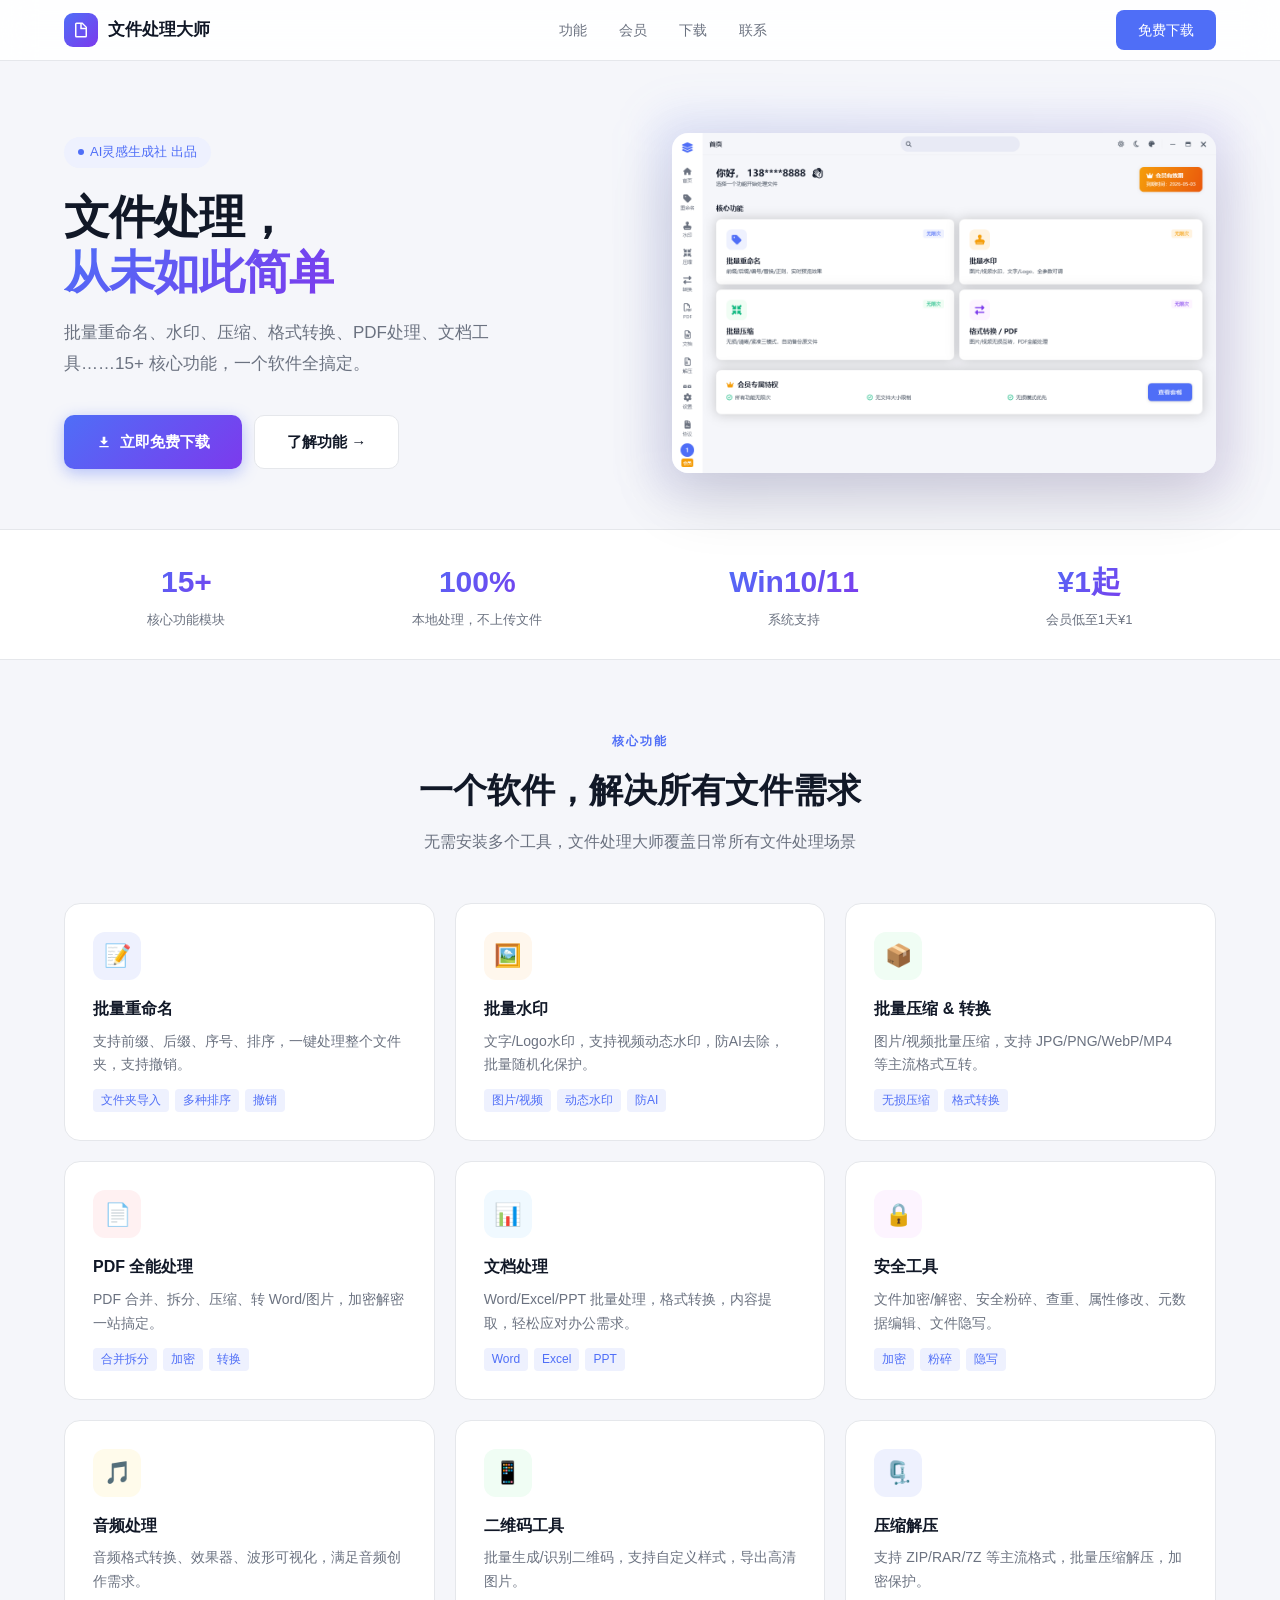
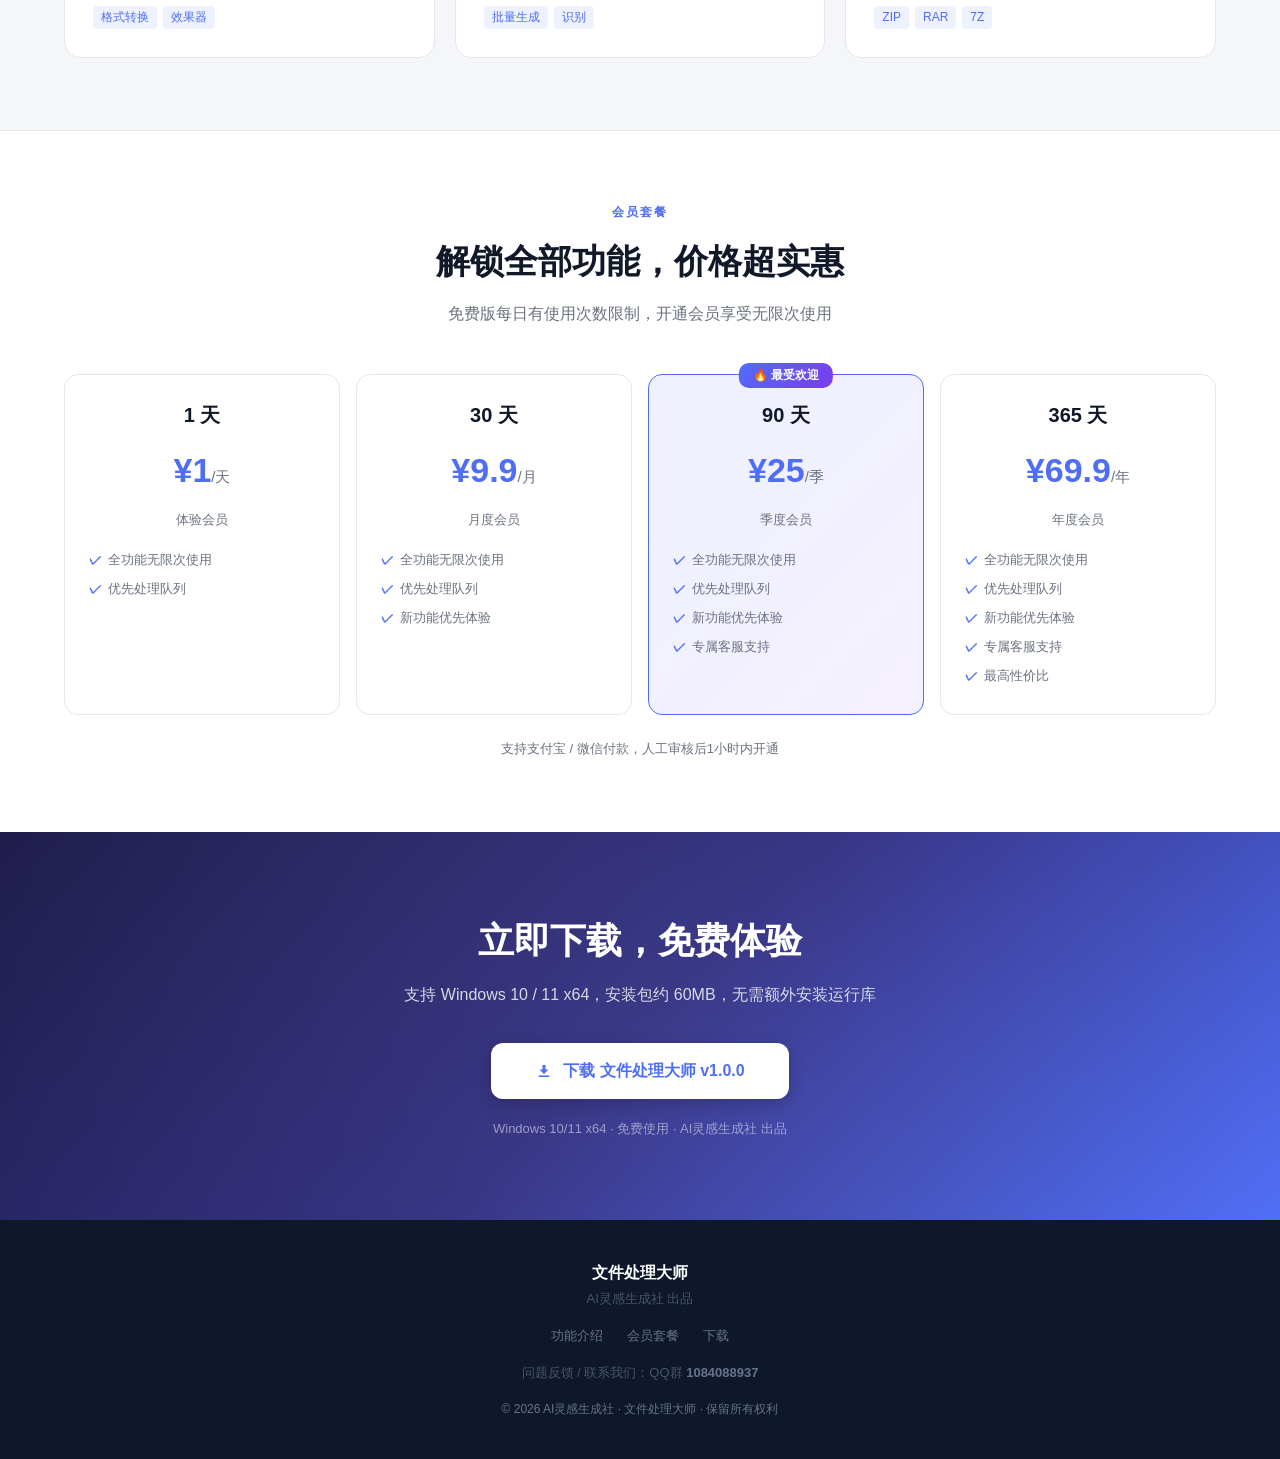
==== index.html @ 7506c41c "Add files via upload" ====
<!DOCTYPE html>
<html lang="zh-CN">
<head>
<meta charset="UTF-8"/>
<meta name="viewport" content="width=device-width, initial-scale=1.0"/>
<title>文件处理大师 - AI灵感生成社</title>
<style>
*{margin:0;padding:0;box-sizing:border-box}
:root{
  --primary:#4F6EF7;
  --primary-light:#EEF1FE;
  --text:#111827;
  --text2:#6B7280;
  --border:#E5E7EB;
  --card:#fff;
  --bg:#F5F6FA;
}
body{font-family:"Microsoft YaHei UI","PingFang SC",sans-serif;background:var(--bg);color:var(--text);line-height:1.6;overflow-x:hidden}

/* ── 导航 ── */
nav{position:sticky;top:0;z-index:100;background:rgba(255,255,255,0.9);backdrop-filter:blur(16px);border-bottom:1px solid var(--border)}
.nav-inner{max-width:1200px;margin:0 auto;padding:0 24px;height:60px;display:flex;align-items:center;justify-content:space-between}
.logo{display:flex;align-items:center;gap:10px;font-size:17px;font-weight:700;color:var(--text);text-decoration:none}
.logo-icon{width:34px;height:34px;background:linear-gradient(135deg,#4F6EF7,#7C3AED);border-radius:9px;display:flex;align-items:center;justify-content:center}
.logo-icon svg{width:18px;height:18px;fill:#fff}
.nav-links{display:flex;gap:32px;list-style:none}
.nav-links a{color:var(--text2);text-decoration:none;font-size:14px;transition:color .2s}
.nav-links a:hover{color:var(--primary)}
.nav-btn{background:var(--primary);color:#fff;border:none;padding:9px 22px;border-radius:8px;font-size:14px;cursor:pointer;text-decoration:none;font-family:inherit;transition:opacity .2s}
.nav-btn:hover{opacity:.88}

/* ── Hero ── */
.hero{max-width:1200px;margin:0 auto;padding:72px 24px 56px;display:flex;align-items:center;gap:64px}
.hero-text{flex:1;min-width:0}
.hero-badge{display:inline-flex;align-items:center;gap:6px;background:var(--primary-light);color:var(--primary);font-size:13px;padding:5px 14px;border-radius:20px;margin-bottom:22px;font-weight:500}
.hero-badge span{width:6px;height:6px;background:var(--primary);border-radius:50%;display:inline-block;animation:pulse 2s infinite}
@keyframes pulse{0%,100%{opacity:1}50%{opacity:.4}}
h1{font-size:46px;font-weight:800;line-height:1.2;margin-bottom:18px;letter-spacing:-1px}
h1 em{color:var(--primary);font-style:normal;background:linear-gradient(135deg,#4F6EF7,#7C3AED);-webkit-background-clip:text;-webkit-text-fill-color:transparent}
.hero-sub{font-size:17px;color:var(--text2);margin-bottom:36px;max-width:460px;line-height:1.8}
.hero-btns{display:flex;gap:12px;flex-wrap:wrap}
.btn-primary{background:linear-gradient(135deg,#4F6EF7,#7C3AED);color:#fff;padding:14px 32px;border-radius:10px;font-size:15px;font-weight:600;text-decoration:none;display:inline-flex;align-items:center;gap:8px;transition:transform .2s,box-shadow .2s;box-shadow:0 4px 16px rgba(79,110,247,.4)}
.btn-primary:hover{transform:translateY(-2px);box-shadow:0 8px 24px rgba(79,110,247,.5)}
.btn-secondary{background:#fff;color:var(--text);padding:14px 32px;border-radius:10px;font-size:15px;font-weight:600;text-decoration:none;border:1.5px solid var(--border);display:inline-flex;align-items:center;gap:8px;transition:border-color .2s,color .2s}
.btn-secondary:hover{border-color:var(--primary);color:var(--primary)}
.hero-img{flex:1;max-width:560px;position:relative}
.hero-img img{width:100%;border-radius:16px;box-shadow:0 24px 64px rgba(0,0,0,.14);display:block}
.hero-img::before{content:'';position:absolute;inset:-20px;background:linear-gradient(135deg,rgba(79,110,247,.12),rgba(124,58,237,.08));border-radius:24px;z-index:-1;filter:blur(20px)}

/* ── 统计 ── */
.stats{background:#fff;border-top:1px solid var(--border);border-bottom:1px solid var(--border)}
.stats-inner{max-width:1200px;margin:0 auto;padding:28px 24px;display:flex;justify-content:space-around;flex-wrap:wrap;gap:20px}
.stat{text-align:center}
.stat-num{font-size:30px;font-weight:800;background:linear-gradient(135deg,#4F6EF7,#7C3AED);-webkit-background-clip:text;-webkit-text-fill-color:transparent}
.stat-label{font-size:13px;color:var(--text2);margin-top:4px}

/* ── 功能区 ── */
.section{max-width:1200px;margin:0 auto;padding:72px 24px}
.section-header{text-align:center;margin-bottom:48px}
.section-tag{font-size:12px;color:var(--primary);font-weight:700;letter-spacing:2px;text-transform:uppercase;margin-bottom:12px}
.section-title{font-size:34px;font-weight:800;margin-bottom:12px}
.section-desc{font-size:16px;color:var(--text2);max-width:520px;margin:0 auto}

.features-grid{display:grid;grid-template-columns:repeat(3,1fr);gap:20px}
.feature-card{background:var(--card);border:1px solid var(--border);border-radius:16px;padding:28px;transition:transform .2s,box-shadow .2s,border-color .2s}
.feature-card:hover{transform:translateY(-4px);box-shadow:0 12px 32px rgba(0,0,0,.08);border-color:rgba(79,110,247,.3)}
.feature-icon{width:48px;height:48px;border-radius:12px;display:flex;align-items:center;justify-content:center;margin-bottom:16px;font-size:22px}
.feature-title{font-size:16px;font-weight:700;margin-bottom:8px}
.feature-desc{font-size:14px;color:var(--text2);line-height:1.7}
.feature-tags{display:flex;flex-wrap:wrap;gap:6px;margin-top:12px}
.tag{font-size:12px;background:var(--primary-light);color:var(--primary);padding:2px 8px;border-radius:4px}

/* ── 会员区 ── */
.pricing{background:#fff;border-top:1px solid var(--border)}
.pricing-grid{display:grid;grid-template-columns:repeat(4,1fr);gap:16px}
.plan{border:1.5px solid var(--border);border-radius:14px;padding:24px;text-align:center;transition:border-color .2s,transform .2s,box-shadow .2s;position:relative}
.plan:hover{border-color:var(--primary);transform:translateY(-3px);box-shadow:0 8px 24px rgba(79,110,247,.12)}
.plan.hot{border-color:var(--primary);background:linear-gradient(135deg,#EEF1FE,#F5F0FF)}
.plan-hot-badge{position:absolute;top:-12px;left:50%;transform:translateX(-50%);background:linear-gradient(135deg,#4F6EF7,#7C3AED);color:#fff;font-size:12px;padding:3px 14px;border-radius:10px;white-space:nowrap;font-weight:600}
.plan-days{font-size:20px;font-weight:800;margin-bottom:4px}
.plan-price{font-size:34px;font-weight:800;color:var(--primary);margin:12px 0}
.plan-price span{font-size:15px;font-weight:400;color:var(--text2)}
.plan-desc{font-size:13px;color:var(--text2);margin-bottom:16px}
.plan-features{list-style:none;text-align:left;font-size:13px;color:var(--text2)}
.plan-features li{padding:4px 0;display:flex;align-items:center;gap:6px}
.plan-features li::before{content:"✓";color:var(--primary);font-weight:700}

/* ── 下载区 ── */
.download{background:linear-gradient(135deg,#1E1B4B 0%,#312E81 50%,#4F6EF7 100%);color:#fff;text-align:center;padding:80px 24px;position:relative;overflow:hidden}
.download::before{content:'';position:absolute;top:-50%;left:-50%;width:200%;height:200%;background:radial-gradient(circle,rgba(255,255,255,.05) 0%,transparent 60%);pointer-events:none}
.download h2{font-size:36px;font-weight:800;margin-bottom:12px;position:relative}
.download p{font-size:16px;opacity:.8;margin-bottom:36px;position:relative}
.btn-white{background:#fff;color:var(--primary);padding:15px 44px;border-radius:12px;font-size:16px;font-weight:700;text-decoration:none;display:inline-flex;align-items:center;gap:10px;transition:transform .2s,box-shadow .2s;box-shadow:0 4px 16px rgba(0,0,0,.2);position:relative}
.btn-white:hover{transform:translateY(-2px);box-shadow:0 8px 28px rgba(0,0,0,.3)}
.download-meta{margin-top:20px;font-size:13px;opacity:.5;position:relative}

/* ── 底部 ── */
footer{background:#0F172A;color:#64748B;padding:40px 24px;text-align:center}
.footer-inner{max-width:1200px;margin:0 auto}
.footer-logo{font-size:16px;font-weight:700;color:#fff;margin-bottom:4px}
.footer-links{display:flex;justify-content:center;gap:24px;margin:16px 0;flex-wrap:wrap}
.footer-links a{color:#64748B;text-decoration:none;font-size:13px;transition:color .2s}
.footer-links a:hover{color:#fff}
.footer-copy{font-size:12px;margin-top:16px}

/* ── 响应式 ── */
@media(max-width:900px){
  .hero{flex-direction:column;padding:48px 24px 40px;gap:40px}
  .hero-img{max-width:100%}
  h1{font-size:34px}
  .features-grid{grid-template-columns:repeat(2,1fr)}
  .pricing-grid{grid-template-columns:repeat(2,1fr)}
}
@media(max-width:600px){
  .features-grid{grid-template-columns:1fr}
  .pricing-grid{grid-template-columns:1fr}
  .nav-links{display:none}
  h1{font-size:28px}
}
</style>
</head>
<body>

<!-- 导航 -->
<nav>
  <div class="nav-inner">
    <a href="#" class="logo">
      <div class="logo-icon">
        <svg viewBox="0 0 24 24"><path d="M14 2H6a2 2 0 0 0-2 2v16a2 2 0 0 0 2 2h12a2 2 0 0 0 2-2V8l-6-6zm-1 1.5L18.5 9H13V3.5zM6 20V4h5v7h7v9H6z"/></svg>
      </div>
      文件处理大师
    </a>
    <ul class="nav-links">
      <li><a href="#features">功能</a></li>
      <li><a href="#pricing">会员</a></li>
      <li><a href="#download">下载</a></li>
      <li><a href="#contact">联系</a></li>
    </ul>
    <a href="#download" class="nav-btn">免费下载</a>
  </div>
</nav>

<!-- Hero -->
<div class="hero">
  <div class="hero-text">
    <div class="hero-badge"><span></span> AI灵感生成社 出品</div>
    <h1>文件处理，<br/><em>从未如此简单</em></h1>
    <p class="hero-sub">批量重命名、水印、压缩、格式转换、PDF处理、文档工具……15+ 核心功能，一个软件全搞定。</p>
    <div class="hero-btns">
      <a href="#download" class="btn-primary">
        <svg width="16" height="16" fill="currentColor" viewBox="0 0 24 24"><path d="M12 16l-6-6h4V4h4v6h4l-6 6zm-7 2h14v2H5v-2z"/></svg>
        立即免费下载
      </a>
      <a href="#features" class="btn-secondary">了解功能 →</a>
    </div>
  </div>
  <div class="hero-img">
    <img src="screenshot.png" alt="文件处理大师软件截图"/>
  </div>
</div>

<!-- 统计 -->
<div class="stats">
  <div class="stats-inner">
    <div class="stat"><div class="stat-num">15+</div><div class="stat-label">核心功能模块</div></div>
    <div class="stat"><div class="stat-num">100%</div><div class="stat-label">本地处理，不上传文件</div></div>
    <div class="stat"><div class="stat-num">Win10/11</div><div class="stat-label">系统支持</div></div>
    <div class="stat"><div class="stat-num">¥1起</div><div class="stat-label">会员低至1天¥1</div></div>
  </div>
</div>

<!-- 功能 -->
<div class="section" id="features">
  <div class="section-header">
    <div class="section-tag">核心功能</div>
    <div class="section-title">一个软件，解决所有文件需求</div>
    <div class="section-desc">无需安装多个工具，文件处理大师覆盖日常所有文件处理场景</div>
  </div>
  <div class="features-grid">
    <div class="feature-card">
      <div class="feature-icon" style="background:#EEF1FE">📝</div>
      <div class="feature-title">批量重命名</div>
      <div class="feature-desc">支持前缀、后缀、序号、排序，一键处理整个文件夹，支持撤销。</div>
      <div class="feature-tags"><span class="tag">文件夹导入</span><span class="tag">多种排序</span><span class="tag">撤销</span></div>
    </div>
    <div class="feature-card">
      <div class="feature-icon" style="background:#FFF7ED">🖼️</div>
      <div class="feature-title">批量水印</div>
      <div class="feature-desc">文字/Logo水印，支持视频动态水印，防AI去除，批量随机化保护。</div>
      <div class="feature-tags"><span class="tag">图片/视频</span><span class="tag">动态水印</span><span class="tag">防AI</span></div>
    </div>
    <div class="feature-card">
      <div class="feature-icon" style="background:#F0FDF4">📦</div>
      <div class="feature-title">批量压缩 & 转换</div>
      <div class="feature-desc">图片/视频批量压缩，支持 JPG/PNG/WebP/MP4 等主流格式互转。</div>
      <div class="feature-tags"><span class="tag">无损压缩</span><span class="tag">格式转换</span></div>
    </div>
    <div class="feature-card">
      <div class="feature-icon" style="background:#FFF1F2">📄</div>
      <div class="feature-title">PDF 全能处理</div>
      <div class="feature-desc">PDF 合并、拆分、压缩、转 Word/图片，加密解密一站搞定。</div>
      <div class="feature-tags"><span class="tag">合并拆分</span><span class="tag">加密</span><span class="tag">转换</span></div>
    </div>
    <div class="feature-card">
      <div class="feature-icon" style="background:#F0F9FF">📊</div>
      <div class="feature-title">文档处理</div>
      <div class="feature-desc">Word/Excel/PPT 批量处理，格式转换，内容提取，轻松应对办公需求。</div>
      <div class="feature-tags"><span class="tag">Word</span><span class="tag">Excel</span><span class="tag">PPT</span></div>
    </div>
    <div class="feature-card">
      <div class="feature-icon" style="background:#FDF4FF">🔒</div>
      <div class="feature-title">安全工具</div>
      <div class="feature-desc">文件加密/解密、安全粉碎、查重、属性修改、元数据编辑、文件隐写。</div>
      <div class="feature-tags"><span class="tag">加密</span><span class="tag">粉碎</span><span class="tag">隐写</span></div>
    </div>
    <div class="feature-card">
      <div class="feature-icon" style="background:#FFFBEB">🎵</div>
      <div class="feature-title">音频处理</div>
      <div class="feature-desc">音频格式转换、效果器、波形可视化，满足音频创作需求。</div>
      <div class="feature-tags"><span class="tag">格式转换</span><span class="tag">效果器</span></div>
    </div>
    <div class="feature-card">
      <div class="feature-icon" style="background:#F0FDF4">📱</div>
      <div class="feature-title">二维码工具</div>
      <div class="feature-desc">批量生成/识别二维码，支持自定义样式，导出高清图片。</div>
      <div class="feature-tags"><span class="tag">批量生成</span><span class="tag">识别</span></div>
    </div>
    <div class="feature-card">
      <div class="feature-icon" style="background:#EEF1FE">🗜️</div>
      <div class="feature-title">压缩解压</div>
      <div class="feature-desc">支持 ZIP/RAR/7Z 等主流格式，批量压缩解压，加密保护。</div>
      <div class="feature-tags"><span class="tag">ZIP</span><span class="tag">RAR</span><span class="tag">7Z</span></div>
    </div>
  </div>
</div>

<!-- 会员 -->
<div class="pricing" id="pricing">
  <div class="section">
    <div class="section-header">
      <div class="section-tag">会员套餐</div>
      <div class="section-title">解锁全部功能，价格超实惠</div>
      <div class="section-desc">免费版每日有使用次数限制，开通会员享受无限次使用</div>
    </div>
    <div class="pricing-grid">
      <div class="plan">
        <div class="plan-days">1 天</div>
        <div class="plan-price">¥1<span>/天</span></div>
        <div class="plan-desc">体验会员</div>
        <ul class="plan-features">
          <li>全功能无限次使用</li>
          <li>优先处理队列</li>
        </ul>
      </div>
      <div class="plan">
        <div class="plan-days">30 天</div>
        <div class="plan-price">¥9.9<span>/月</span></div>
        <div class="plan-desc">月度会员</div>
        <ul class="plan-features">
          <li>全功能无限次使用</li>
          <li>优先处理队列</li>
          <li>新功能优先体验</li>
        </ul>
      </div>
      <div class="plan hot">
        <div class="plan-hot-badge">🔥 最受欢迎</div>
        <div class="plan-days">90 天</div>
        <div class="plan-price">¥25<span>/季</span></div>
        <div class="plan-desc">季度会员</div>
        <ul class="plan-features">
          <li>全功能无限次使用</li>
          <li>优先处理队列</li>
          <li>新功能优先体验</li>
          <li>专属客服支持</li>
        </ul>
      </div>
      <div class="plan">
        <div class="plan-days">365 天</div>
        <div class="plan-price">¥69.9<span>/年</span></div>
        <div class="plan-desc">年度会员</div>
        <ul class="plan-features">
          <li>全功能无限次使用</li>
          <li>优先处理队列</li>
          <li>新功能优先体验</li>
          <li>专属客服支持</li>
          <li>最高性价比</li>
        </ul>
      </div>
    </div>
    <p style="text-align:center;margin-top:24px;font-size:13px;color:var(--text2)">支持支付宝 / 微信付款，人工审核后1小时内开通</p>
  </div>
</div>

<!-- 下载 -->
<div class="download" id="download">
  <h2>立即下载，免费体验</h2>
  <p>支持 Windows 10 / 11 x64，安装包约 60MB，无需额外安装运行库</p>
  <a href="#" class="btn-white" id="downloadBtn">
    <svg width="18" height="18" fill="currentColor" viewBox="0 0 24 24"><path d="M12 16l-6-6h4V4h4v6h4l-6 6zm-7 2h14v2H5v-2z"/></svg>
    下载 文件处理大师 v1.0.0
  </a>
  <div class="download-meta">Windows 10/11 x64 · 免费使用 · AI灵感生成社 出品</div>
</div>

<!-- 底部 -->
<footer id="contact">
  <div class="footer-inner">
    <div class="footer-logo">文件处理大师</div>
    <div style="font-size:13px;margin-top:4px;color:#475569">AI灵感生成社 出品</div>
    <div class="footer-links">
      <a href="#features">功能介绍</a>
      <a href="#pricing">会员套餐</a>
      <a href="#download">下载</a>
    </div>
    <div style="font-size:13px;color:#475569;margin-top:8px">
      问题反馈 / 联系我们：QQ群 <strong style="color:#64748B">1084088937</strong>
    </div>
    <div class="footer-copy">© 2026 AI灵感生成社 · 文件处理大师 · 保留所有权利</div>
  </div>
</footer>

<script>
document.getElementById('downloadBtn').addEventListener('click', function(e){
  var url = ''; // 填入安装包下载地址
  if(!url){ e.preventDefault(); alert('下载链接即将上线，敬请期待！'); }
  else { window.location.href = url; }
});
</script>
</body>
</html>
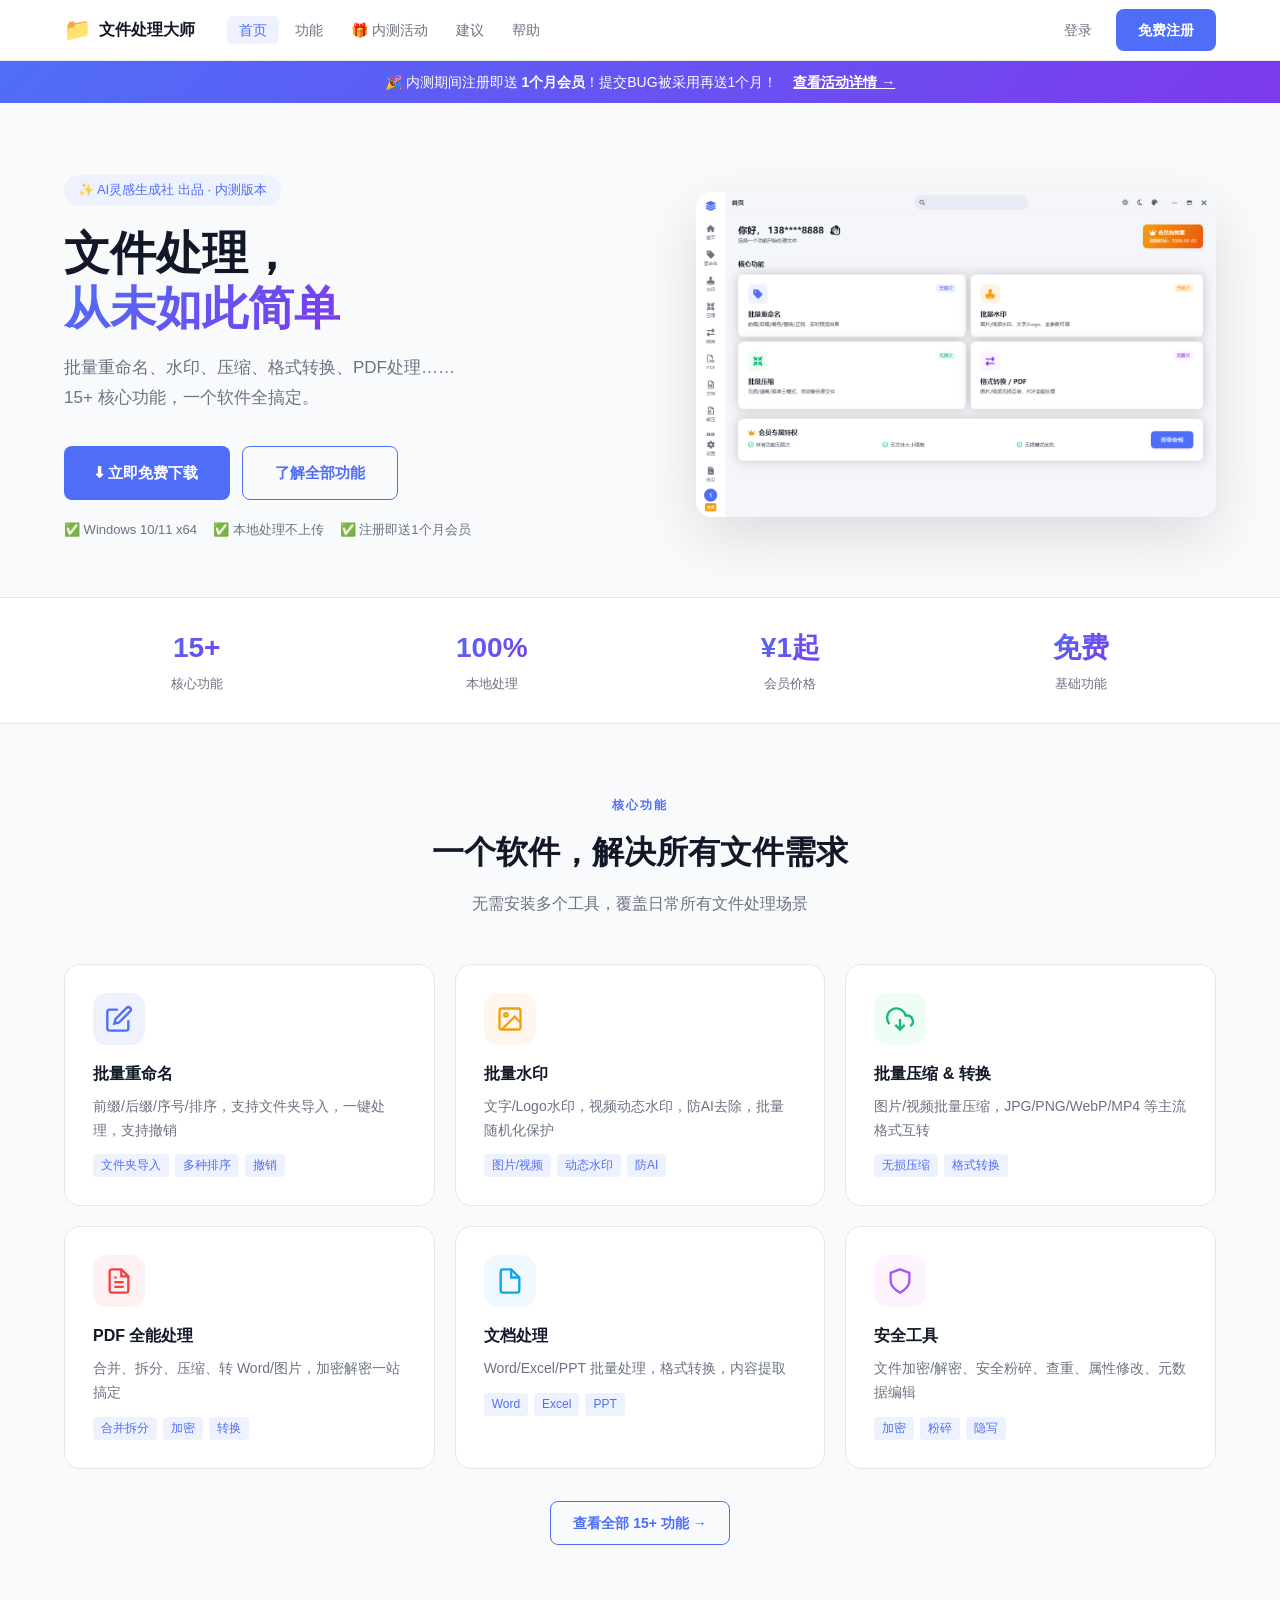
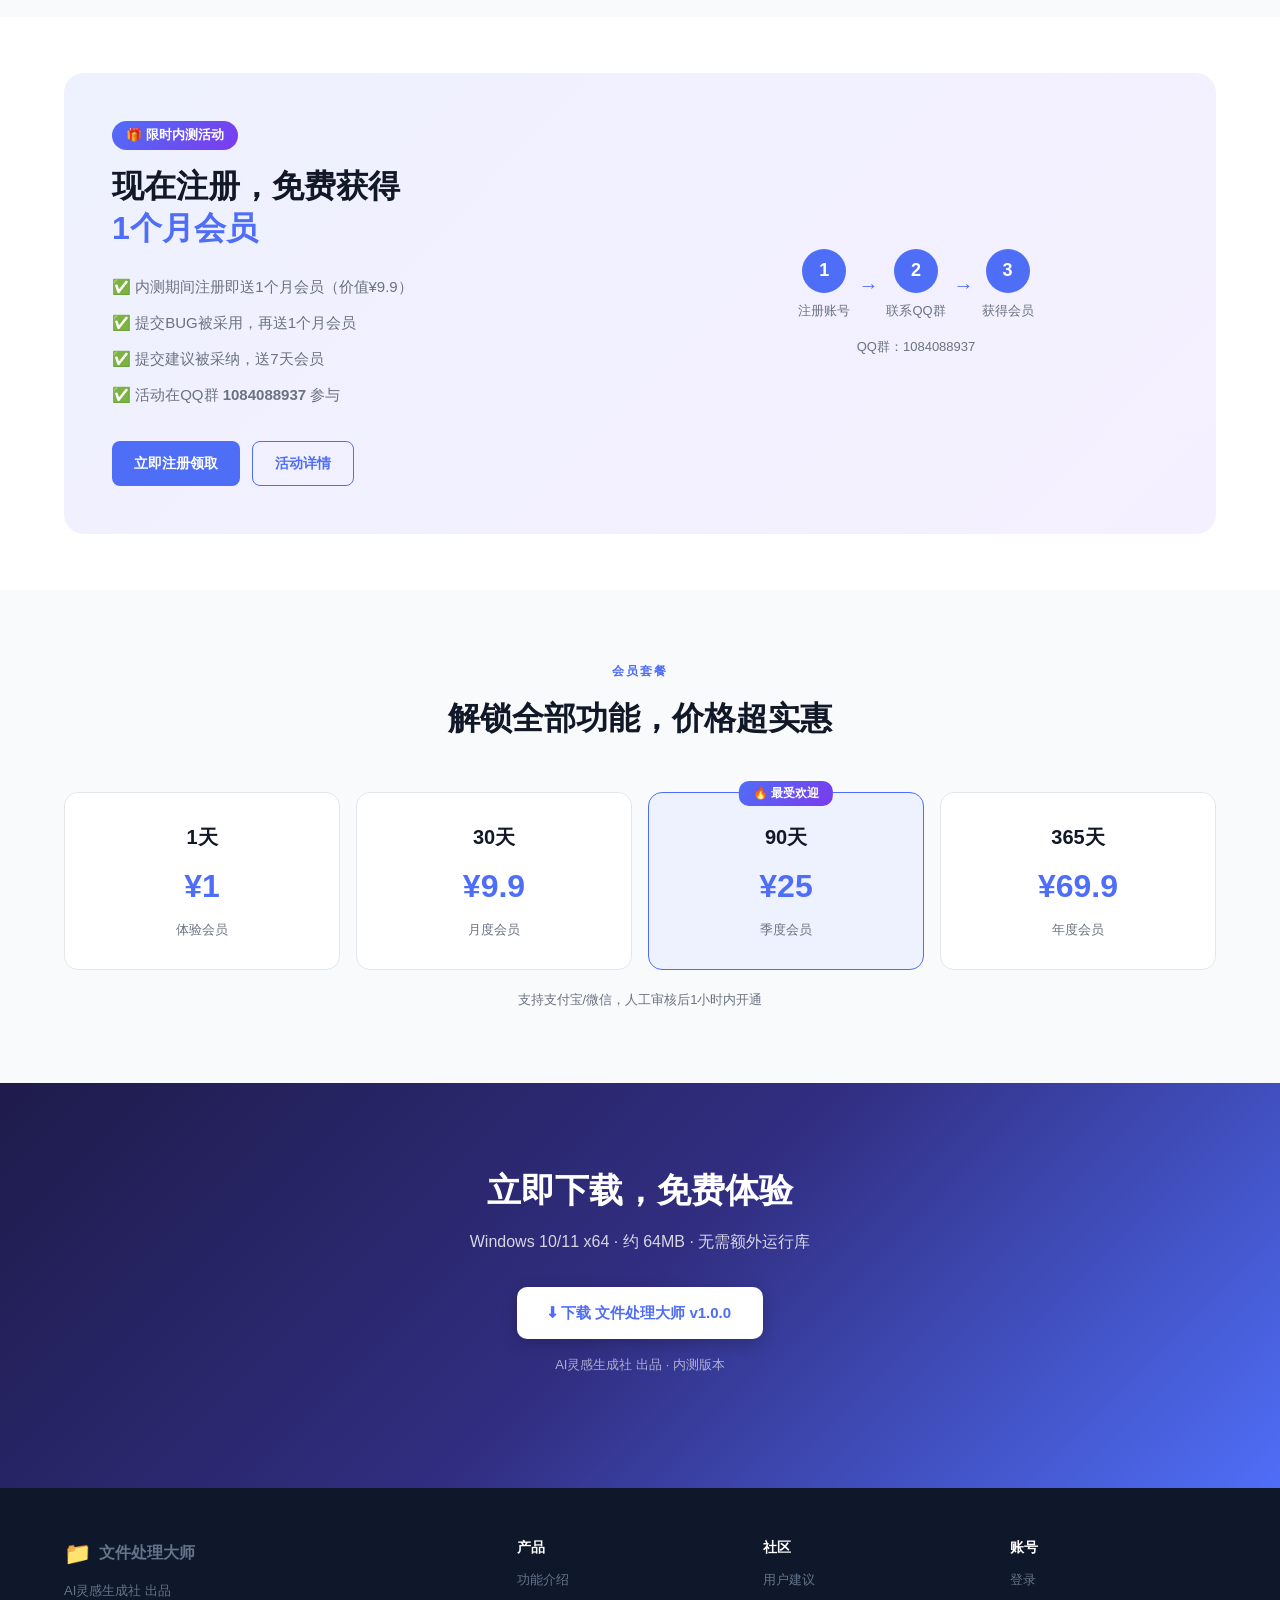
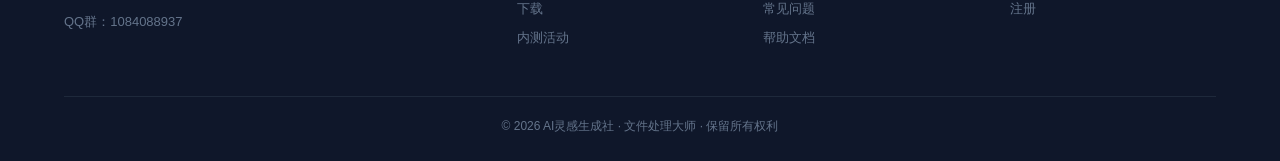
==== commit 825e1976: "Add files via upload" ====
--- a/index.html
+++ b/index.html
@@ -2,329 +2,238 @@
 <html lang="zh-CN">
 <head>
 <meta charset="UTF-8"/>
-<meta name="viewport" content="width=device-width, initial-scale=1.0"/>
+<meta name="viewport" content="width=device-width,initial-scale=1.0"/>
 <title>文件处理大师 - AI灵感生成社</title>
-<style>
-*{margin:0;padding:0;box-sizing:border-box}
-:root{
-  --primary:#4F6EF7;
-  --primary-light:#EEF1FE;
-  --text:#111827;
-  --text2:#6B7280;
-  --border:#E5E7EB;
-  --card:#fff;
-  --bg:#F5F6FA;
-}
-body{font-family:"Microsoft YaHei UI","PingFang SC",sans-serif;background:var(--bg);color:var(--text);line-height:1.6;overflow-x:hidden}
-
-/* ── 导航 ── */
-nav{position:sticky;top:0;z-index:100;background:rgba(255,255,255,0.9);backdrop-filter:blur(16px);border-bottom:1px solid var(--border)}
-.nav-inner{max-width:1200px;margin:0 auto;padding:0 24px;height:60px;display:flex;align-items:center;justify-content:space-between}
-.logo{display:flex;align-items:center;gap:10px;font-size:17px;font-weight:700;color:var(--text);text-decoration:none}
-.logo-icon{width:34px;height:34px;background:linear-gradient(135deg,#4F6EF7,#7C3AED);border-radius:9px;display:flex;align-items:center;justify-content:center}
-.logo-icon svg{width:18px;height:18px;fill:#fff}
-.nav-links{display:flex;gap:32px;list-style:none}
-.nav-links a{color:var(--text2);text-decoration:none;font-size:14px;transition:color .2s}
-.nav-links a:hover{color:var(--primary)}
-.nav-btn{background:var(--primary);color:#fff;border:none;padding:9px 22px;border-radius:8px;font-size:14px;cursor:pointer;text-decoration:none;font-family:inherit;transition:opacity .2s}
-.nav-btn:hover{opacity:.88}
-
-/* ── Hero ── */
-.hero{max-width:1200px;margin:0 auto;padding:72px 24px 56px;display:flex;align-items:center;gap:64px}
-.hero-text{flex:1;min-width:0}
-.hero-badge{display:inline-flex;align-items:center;gap:6px;background:var(--primary-light);color:var(--primary);font-size:13px;padding:5px 14px;border-radius:20px;margin-bottom:22px;font-weight:500}
-.hero-badge span{width:6px;height:6px;background:var(--primary);border-radius:50%;display:inline-block;animation:pulse 2s infinite}
-@keyframes pulse{0%,100%{opacity:1}50%{opacity:.4}}
-h1{font-size:46px;font-weight:800;line-height:1.2;margin-bottom:18px;letter-spacing:-1px}
-h1 em{color:var(--primary);font-style:normal;background:linear-gradient(135deg,#4F6EF7,#7C3AED);-webkit-background-clip:text;-webkit-text-fill-color:transparent}
-.hero-sub{font-size:17px;color:var(--text2);margin-bottom:36px;max-width:460px;line-height:1.8}
-.hero-btns{display:flex;gap:12px;flex-wrap:wrap}
-.btn-primary{background:linear-gradient(135deg,#4F6EF7,#7C3AED);color:#fff;padding:14px 32px;border-radius:10px;font-size:15px;font-weight:600;text-decoration:none;display:inline-flex;align-items:center;gap:8px;transition:transform .2s,box-shadow .2s;box-shadow:0 4px 16px rgba(79,110,247,.4)}
-.btn-primary:hover{transform:translateY(-2px);box-shadow:0 8px 24px rgba(79,110,247,.5)}
-.btn-secondary{background:#fff;color:var(--text);padding:14px 32px;border-radius:10px;font-size:15px;font-weight:600;text-decoration:none;border:1.5px solid var(--border);display:inline-flex;align-items:center;gap:8px;transition:border-color .2s,color .2s}
-.btn-secondary:hover{border-color:var(--primary);color:var(--primary)}
-.hero-img{flex:1;max-width:560px;position:relative}
-.hero-img img{width:100%;border-radius:16px;box-shadow:0 24px 64px rgba(0,0,0,.14);display:block}
-.hero-img::before{content:'';position:absolute;inset:-20px;background:linear-gradient(135deg,rgba(79,110,247,.12),rgba(124,58,237,.08));border-radius:24px;z-index:-1;filter:blur(20px)}
-
-/* ── 统计 ── */
-.stats{background:#fff;border-top:1px solid var(--border);border-bottom:1px solid var(--border)}
-.stats-inner{max-width:1200px;margin:0 auto;padding:28px 24px;display:flex;justify-content:space-around;flex-wrap:wrap;gap:20px}
-.stat{text-align:center}
-.stat-num{font-size:30px;font-weight:800;background:linear-gradient(135deg,#4F6EF7,#7C3AED);-webkit-background-clip:text;-webkit-text-fill-color:transparent}
-.stat-label{font-size:13px;color:var(--text2);margin-top:4px}
-
-/* ── 功能区 ── */
-.section{max-width:1200px;margin:0 auto;padding:72px 24px}
-.section-header{text-align:center;margin-bottom:48px}
-.section-tag{font-size:12px;color:var(--primary);font-weight:700;letter-spacing:2px;text-transform:uppercase;margin-bottom:12px}
-.section-title{font-size:34px;font-weight:800;margin-bottom:12px}
-.section-desc{font-size:16px;color:var(--text2);max-width:520px;margin:0 auto}
-
-.features-grid{display:grid;grid-template-columns:repeat(3,1fr);gap:20px}
-.feature-card{background:var(--card);border:1px solid var(--border);border-radius:16px;padding:28px;transition:transform .2s,box-shadow .2s,border-color .2s}
-.feature-card:hover{transform:translateY(-4px);box-shadow:0 12px 32px rgba(0,0,0,.08);border-color:rgba(79,110,247,.3)}
-.feature-icon{width:48px;height:48px;border-radius:12px;display:flex;align-items:center;justify-content:center;margin-bottom:16px;font-size:22px}
-.feature-title{font-size:16px;font-weight:700;margin-bottom:8px}
-.feature-desc{font-size:14px;color:var(--text2);line-height:1.7}
-.feature-tags{display:flex;flex-wrap:wrap;gap:6px;margin-top:12px}
-.tag{font-size:12px;background:var(--primary-light);color:var(--primary);padding:2px 8px;border-radius:4px}
-
-/* ── 会员区 ── */
-.pricing{background:#fff;border-top:1px solid var(--border)}
-.pricing-grid{display:grid;grid-template-columns:repeat(4,1fr);gap:16px}
-.plan{border:1.5px solid var(--border);border-radius:14px;padding:24px;text-align:center;transition:border-color .2s,transform .2s,box-shadow .2s;position:relative}
-.plan:hover{border-color:var(--primary);transform:translateY(-3px);box-shadow:0 8px 24px rgba(79,110,247,.12)}
-.plan.hot{border-color:var(--primary);background:linear-gradient(135deg,#EEF1FE,#F5F0FF)}
-.plan-hot-badge{position:absolute;top:-12px;left:50%;transform:translateX(-50%);background:linear-gradient(135deg,#4F6EF7,#7C3AED);color:#fff;font-size:12px;padding:3px 14px;border-radius:10px;white-space:nowrap;font-weight:600}
-.plan-days{font-size:20px;font-weight:800;margin-bottom:4px}
-.plan-price{font-size:34px;font-weight:800;color:var(--primary);margin:12px 0}
-.plan-price span{font-size:15px;font-weight:400;color:var(--text2)}
-.plan-desc{font-size:13px;color:var(--text2);margin-bottom:16px}
-.plan-features{list-style:none;text-align:left;font-size:13px;color:var(--text2)}
-.plan-features li{padding:4px 0;display:flex;align-items:center;gap:6px}
-.plan-features li::before{content:"✓";color:var(--primary);font-weight:700}
-
-/* ── 下载区 ── */
-.download{background:linear-gradient(135deg,#1E1B4B 0%,#312E81 50%,#4F6EF7 100%);color:#fff;text-align:center;padding:80px 24px;position:relative;overflow:hidden}
-.download::before{content:'';position:absolute;top:-50%;left:-50%;width:200%;height:200%;background:radial-gradient(circle,rgba(255,255,255,.05) 0%,transparent 60%);pointer-events:none}
-.download h2{font-size:36px;font-weight:800;margin-bottom:12px;position:relative}
-.download p{font-size:16px;opacity:.8;margin-bottom:36px;position:relative}
-.btn-white{background:#fff;color:var(--primary);padding:15px 44px;border-radius:12px;font-size:16px;font-weight:700;text-decoration:none;display:inline-flex;align-items:center;gap:10px;transition:transform .2s,box-shadow .2s;box-shadow:0 4px 16px rgba(0,0,0,.2);position:relative}
-.btn-white:hover{transform:translateY(-2px);box-shadow:0 8px 28px rgba(0,0,0,.3)}
-.download-meta{margin-top:20px;font-size:13px;opacity:.5;position:relative}
-
-/* ── 底部 ── */
-footer{background:#0F172A;color:#64748B;padding:40px 24px;text-align:center}
-.footer-inner{max-width:1200px;margin:0 auto}
-.footer-logo{font-size:16px;font-weight:700;color:#fff;margin-bottom:4px}
-.footer-links{display:flex;justify-content:center;gap:24px;margin:16px 0;flex-wrap:wrap}
-.footer-links a{color:#64748B;text-decoration:none;font-size:13px;transition:color .2s}
-.footer-links a:hover{color:#fff}
-.footer-copy{font-size:12px;margin-top:16px}
-
-/* ── 响应式 ── */
-@media(max-width:900px){
-  .hero{flex-direction:column;padding:48px 24px 40px;gap:40px}
-  .hero-img{max-width:100%}
-  h1{font-size:34px}
-  .features-grid{grid-template-columns:repeat(2,1fr)}
-  .pricing-grid{grid-template-columns:repeat(2,1fr)}
-}
-@media(max-width:600px){
-  .features-grid{grid-template-columns:1fr}
-  .pricing-grid{grid-template-columns:1fr}
-  .nav-links{display:none}
-  h1{font-size:28px}
-}
-</style>
+<link rel="stylesheet" href="style.css"/>
 </head>
 <body>
 
 <!-- 导航 -->
-<nav>
+<nav class="navbar">
   <div class="nav-inner">
-    <a href="#" class="logo">
-      <div class="logo-icon">
-        <svg viewBox="0 0 24 24"><path d="M14 2H6a2 2 0 0 0-2 2v16a2 2 0 0 0 2 2h12a2 2 0 0 0 2-2V8l-6-6zm-1 1.5L18.5 9H13V3.5zM6 20V4h5v7h7v9H6z"/></svg>
-      </div>
-      文件处理大师
+    <a href="index.html" class="logo">
+      <div class="logo-icon">📁</div>
+      <span>文件处理大师</span>
     </a>
     <ul class="nav-links">
-      <li><a href="#features">功能</a></li>
-      <li><a href="#pricing">会员</a></li>
-      <li><a href="#download">下载</a></li>
-      <li><a href="#contact">联系</a></li>
+      <li><a href="index.html" class="active">首页</a></li>
+      <li><a href="features.html">功能</a></li>
+      <li><a href="activity.html">🎁 内测活动</a></li>
+      <li><a href="suggestions.html">建议</a></li>
+      <li><a href="faq.html">帮助</a></li>
     </ul>
-    <a href="#download" class="nav-btn">免费下载</a>
+    <div class="nav-actions">
+      <a href="login.html" class="btn-ghost">登录</a>
+      <a href="register.html" class="btn-primary">免费注册</a>
+    </div>
+    <button class="nav-toggle" onclick="toggleMenu()">☰</button>
   </div>
 </nav>
 
+<!-- 内测活动横幅 -->
+<div class="activity-banner">
+  <span>🎉 内测期间注册即送 <strong>1个月会员</strong>！提交BUG被采用再送1个月！</span>
+  <a href="activity.html">查看活动详情 →</a>
+</div>
+
 <!-- Hero -->
-<div class="hero">
-  <div class="hero-text">
-    <div class="hero-badge"><span></span> AI灵感生成社 出品</div>
-    <h1>文件处理，<br/><em>从未如此简单</em></h1>
-    <p class="hero-sub">批量重命名、水印、压缩、格式转换、PDF处理、文档工具……15+ 核心功能，一个软件全搞定。</p>
+<section class="hero">
+  <div class="hero-content">
+    <div class="hero-badge">✨ AI灵感生成社 出品 · 内测版本</div>
+    <h1>文件处理，<br/><span class="gradient-text">从未如此简单</span></h1>
+    <p class="hero-sub">批量重命名、水印、压缩、格式转换、PDF处理……<br/>15+ 核心功能，一个软件全搞定。</p>
     <div class="hero-btns">
-      <a href="#download" class="btn-primary">
-        <svg width="16" height="16" fill="currentColor" viewBox="0 0 24 24"><path d="M12 16l-6-6h4V4h4v6h4l-6 6zm-7 2h14v2H5v-2z"/></svg>
-        立即免费下载
+      <a href="#" class="btn-primary btn-lg" id="downloadBtn">
+        ⬇ 立即免费下载
       </a>
-      <a href="#features" class="btn-secondary">了解功能 →</a>
+      <a href="features.html" class="btn-outline btn-lg">了解全部功能</a>
+    </div>
+    <div class="hero-meta">
+      <span>✅ Windows 10/11 x64</span>
+      <span>✅ 本地处理不上传</span>
+      <span>✅ 注册即送1个月会员</span>
     </div>
   </div>
   <div class="hero-img">
-    <img src="screenshot.png" alt="文件处理大师软件截图"/>
-  </div>
-</div>
+    <img src="screenshot.png" alt="软件截图"/>
+  </div>
+</section>
 
 <!-- 统计 -->
-<div class="stats">
-  <div class="stats-inner">
-    <div class="stat"><div class="stat-num">15+</div><div class="stat-label">核心功能模块</div></div>
-    <div class="stat"><div class="stat-num">100%</div><div class="stat-label">本地处理，不上传文件</div></div>
-    <div class="stat"><div class="stat-num">Win10/11</div><div class="stat-label">系统支持</div></div>
-    <div class="stat"><div class="stat-num">¥1起</div><div class="stat-label">会员低至1天¥1</div></div>
-  </div>
-</div>
-
-<!-- 功能 -->
-<div class="section" id="features">
-  <div class="section-header">
-    <div class="section-tag">核心功能</div>
-    <div class="section-title">一个软件，解决所有文件需求</div>
-    <div class="section-desc">无需安装多个工具，文件处理大师覆盖日常所有文件处理场景</div>
-  </div>
-  <div class="features-grid">
-    <div class="feature-card">
-      <div class="feature-icon" style="background:#EEF1FE">📝</div>
-      <div class="feature-title">批量重命名</div>
-      <div class="feature-desc">支持前缀、后缀、序号、排序，一键处理整个文件夹，支持撤销。</div>
-      <div class="feature-tags"><span class="tag">文件夹导入</span><span class="tag">多种排序</span><span class="tag">撤销</span></div>
-    </div>
-    <div class="feature-card">
-      <div class="feature-icon" style="background:#FFF7ED">🖼️</div>
-      <div class="feature-title">批量水印</div>
-      <div class="feature-desc">文字/Logo水印，支持视频动态水印，防AI去除，批量随机化保护。</div>
-      <div class="feature-tags"><span class="tag">图片/视频</span><span class="tag">动态水印</span><span class="tag">防AI</span></div>
-    </div>
-    <div class="feature-card">
-      <div class="feature-icon" style="background:#F0FDF4">📦</div>
-      <div class="feature-title">批量压缩 & 转换</div>
-      <div class="feature-desc">图片/视频批量压缩，支持 JPG/PNG/WebP/MP4 等主流格式互转。</div>
-      <div class="feature-tags"><span class="tag">无损压缩</span><span class="tag">格式转换</span></div>
-    </div>
-    <div class="feature-card">
-      <div class="feature-icon" style="background:#FFF1F2">📄</div>
-      <div class="feature-title">PDF 全能处理</div>
-      <div class="feature-desc">PDF 合并、拆分、压缩、转 Word/图片，加密解密一站搞定。</div>
-      <div class="feature-tags"><span class="tag">合并拆分</span><span class="tag">加密</span><span class="tag">转换</span></div>
-    </div>
-    <div class="feature-card">
-      <div class="feature-icon" style="background:#F0F9FF">📊</div>
-      <div class="feature-title">文档处理</div>
-      <div class="feature-desc">Word/Excel/PPT 批量处理，格式转换，内容提取，轻松应对办公需求。</div>
-      <div class="feature-tags"><span class="tag">Word</span><span class="tag">Excel</span><span class="tag">PPT</span></div>
-    </div>
-    <div class="feature-card">
-      <div class="feature-icon" style="background:#FDF4FF">🔒</div>
-      <div class="feature-title">安全工具</div>
-      <div class="feature-desc">文件加密/解密、安全粉碎、查重、属性修改、元数据编辑、文件隐写。</div>
-      <div class="feature-tags"><span class="tag">加密</span><span class="tag">粉碎</span><span class="tag">隐写</span></div>
-    </div>
-    <div class="feature-card">
-      <div class="feature-icon" style="background:#FFFBEB">🎵</div>
-      <div class="feature-title">音频处理</div>
-      <div class="feature-desc">音频格式转换、效果器、波形可视化，满足音频创作需求。</div>
-      <div class="feature-tags"><span class="tag">格式转换</span><span class="tag">效果器</span></div>
-    </div>
-    <div class="feature-card">
-      <div class="feature-icon" style="background:#F0FDF4">📱</div>
-      <div class="feature-title">二维码工具</div>
-      <div class="feature-desc">批量生成/识别二维码，支持自定义样式，导出高清图片。</div>
-      <div class="feature-tags"><span class="tag">批量生成</span><span class="tag">识别</span></div>
-    </div>
-    <div class="feature-card">
-      <div class="feature-icon" style="background:#EEF1FE">🗜️</div>
-      <div class="feature-title">压缩解压</div>
-      <div class="feature-desc">支持 ZIP/RAR/7Z 等主流格式，批量压缩解压，加密保护。</div>
-      <div class="feature-tags"><span class="tag">ZIP</span><span class="tag">RAR</span><span class="tag">7Z</span></div>
-    </div>
-  </div>
-</div>
-
-<!-- 会员 -->
-<div class="pricing" id="pricing">
-  <div class="section">
+<section class="stats">
+  <div class="container">
+    <div class="stat-item"><div class="stat-num">15+</div><div class="stat-label">核心功能</div></div>
+    <div class="stat-item"><div class="stat-num">100%</div><div class="stat-label">本地处理</div></div>
+    <div class="stat-item"><div class="stat-num">¥1起</div><div class="stat-label">会员价格</div></div>
+    <div class="stat-item"><div class="stat-num">免费</div><div class="stat-label">基础功能</div></div>
+  </div>
+</section>
+
+<!-- 核心功能 -->
+<section class="features-section">
+  <div class="container">
+    <div class="section-header">
+      <div class="section-tag">核心功能</div>
+      <h2>一个软件，解决所有文件需求</h2>
+      <p>无需安装多个工具，覆盖日常所有文件处理场景</p>
+    </div>
+    <div class="features-grid">
+      <div class="feature-card">
+        <div class="feature-icon" style="background:#EEF1FE">
+          <svg width="28" height="28" viewBox="0 0 24 24" fill="none" stroke="#4F6EF7" stroke-width="2"><path d="M11 4H4a2 2 0 0 0-2 2v14a2 2 0 0 0 2 2h14a2 2 0 0 0 2-2v-7"/><path d="M18.5 2.5a2.121 2.121 0 0 1 3 3L12 15l-4 1 1-4 9.5-9.5z"/></svg>
+        </div>
+        <h3>批量重命名</h3>
+        <p>前缀/后缀/序号/排序，支持文件夹导入，一键处理，支持撤销</p>
+        <div class="feature-tags"><span>文件夹导入</span><span>多种排序</span><span>撤销</span></div>
+      </div>
+      <div class="feature-card">
+        <div class="feature-icon" style="background:#FFF7ED">
+          <svg width="28" height="28" viewBox="0 0 24 24" fill="none" stroke="#F59E0B" stroke-width="2"><rect x="3" y="3" width="18" height="18" rx="2"/><circle cx="8.5" cy="8.5" r="1.5"/><polyline points="21 15 16 10 5 21"/></svg>
+        </div>
+        <h3>批量水印</h3>
+        <p>文字/Logo水印，视频动态水印，防AI去除，批量随机化保护</p>
+        <div class="feature-tags"><span>图片/视频</span><span>动态水印</span><span>防AI</span></div>
+      </div>
+      <div class="feature-card">
+        <div class="feature-icon" style="background:#F0FDF4">
+          <svg width="28" height="28" viewBox="0 0 24 24" fill="none" stroke="#10B981" stroke-width="2"><polyline points="8 17 12 21 16 17"/><line x1="12" y1="12" x2="12" y2="21"/><path d="M20.88 18.09A5 5 0 0 0 18 9h-1.26A8 8 0 1 0 3 16.29"/></svg>
+        </div>
+        <h3>批量压缩 & 转换</h3>
+        <p>图片/视频批量压缩，JPG/PNG/WebP/MP4 等主流格式互转</p>
+        <div class="feature-tags"><span>无损压缩</span><span>格式转换</span></div>
+      </div>
+      <div class="feature-card">
+        <div class="feature-icon" style="background:#FFF1F2">
+          <svg width="28" height="28" viewBox="0 0 24 24" fill="none" stroke="#EF4444" stroke-width="2"><path d="M14 2H6a2 2 0 0 0-2 2v16a2 2 0 0 0 2 2h12a2 2 0 0 0 2-2V8z"/><polyline points="14 2 14 8 20 8"/><line x1="16" y1="13" x2="8" y2="13"/><line x1="16" y1="17" x2="8" y2="17"/><polyline points="10 9 9 9 8 9"/></svg>
+        </div>
+        <h3>PDF 全能处理</h3>
+        <p>合并、拆分、压缩、转 Word/图片，加密解密一站搞定</p>
+        <div class="feature-tags"><span>合并拆分</span><span>加密</span><span>转换</span></div>
+      </div>
+      <div class="feature-card">
+        <div class="feature-icon" style="background:#F0F9FF">
+          <svg width="28" height="28" viewBox="0 0 24 24" fill="none" stroke="#0EA5E9" stroke-width="2"><path d="M13 2H6a2 2 0 0 0-2 2v16a2 2 0 0 0 2 2h12a2 2 0 0 0 2-2V9z"/><polyline points="13 2 13 9 20 9"/></svg>
+        </div>
+        <h3>文档处理</h3>
+        <p>Word/Excel/PPT 批量处理，格式转换，内容提取</p>
+        <div class="feature-tags"><span>Word</span><span>Excel</span><span>PPT</span></div>
+      </div>
+      <div class="feature-card">
+        <div class="feature-icon" style="background:#FDF4FF">
+          <svg width="28" height="28" viewBox="0 0 24 24" fill="none" stroke="#A855F7" stroke-width="2"><path d="M12 22s8-4 8-10V5l-8-3-8 3v7c0 6 8 10 8 10z"/></svg>
+        </div>
+        <h3>安全工具</h3>
+        <p>文件加密/解密、安全粉碎、查重、属性修改、元数据编辑</p>
+        <div class="feature-tags"><span>加密</span><span>粉碎</span><span>隐写</span></div>
+      </div>
+    </div>
+    <div style="text-align:center;margin-top:32px">
+      <a href="features.html" class="btn-outline">查看全部 15+ 功能 →</a>
+    </div>
+  </div>
+</section>
+
+<!-- 内测活动卡片 -->
+<section class="activity-section">
+  <div class="container">
+    <div class="activity-card">
+      <div class="activity-left">
+        <div class="activity-badge">🎁 限时内测活动</div>
+        <h2>现在注册，免费获得<br/><span>1个月会员</span></h2>
+        <ul class="activity-list">
+          <li>✅ 内测期间注册即送1个月会员（价值¥9.9）</li>
+          <li>✅ 提交BUG被采用，再送1个月会员</li>
+          <li>✅ 提交建议被采纳，送7天会员</li>
+          <li>✅ 活动在QQ群 <strong>1084088937</strong> 参与</li>
+        </ul>
+        <div style="display:flex;gap:12px;flex-wrap:wrap">
+          <a href="register.html" class="btn-primary">立即注册领取</a>
+          <a href="activity.html" class="btn-outline">活动详情</a>
+        </div>
+      </div>
+      <div class="activity-right">
+        <div class="activity-steps">
+          <div class="step"><div class="step-num">1</div><div>注册账号</div></div>
+          <div class="step-arrow">→</div>
+          <div class="step"><div class="step-num">2</div><div>联系QQ群</div></div>
+          <div class="step-arrow">→</div>
+          <div class="step"><div class="step-num">3</div><div>获得会员</div></div>
+        </div>
+        <p style="text-align:center;color:#6B7280;font-size:13px;margin-top:16px">QQ群：1084088937</p>
+      </div>
+    </div>
+  </div>
+</section>
+
+<!-- 会员套餐 -->
+<section class="pricing-section">
+  <div class="container">
     <div class="section-header">
       <div class="section-tag">会员套餐</div>
-      <div class="section-title">解锁全部功能，价格超实惠</div>
-      <div class="section-desc">免费版每日有使用次数限制，开通会员享受无限次使用</div>
+      <h2>解锁全部功能，价格超实惠</h2>
     </div>
     <div class="pricing-grid">
-      <div class="plan">
-        <div class="plan-days">1 天</div>
-        <div class="plan-price">¥1<span>/天</span></div>
-        <div class="plan-desc">体验会员</div>
-        <ul class="plan-features">
-          <li>全功能无限次使用</li>
-          <li>优先处理队列</li>
-        </ul>
-      </div>
-      <div class="plan">
-        <div class="plan-days">30 天</div>
-        <div class="plan-price">¥9.9<span>/月</span></div>
-        <div class="plan-desc">月度会员</div>
-        <ul class="plan-features">
-          <li>全功能无限次使用</li>
-          <li>优先处理队列</li>
-          <li>新功能优先体验</li>
-        </ul>
-      </div>
-      <div class="plan hot">
-        <div class="plan-hot-badge">🔥 最受欢迎</div>
-        <div class="plan-days">90 天</div>
-        <div class="plan-price">¥25<span>/季</span></div>
-        <div class="plan-desc">季度会员</div>
-        <ul class="plan-features">
-          <li>全功能无限次使用</li>
-          <li>优先处理队列</li>
-          <li>新功能优先体验</li>
-          <li>专属客服支持</li>
-        </ul>
-      </div>
-      <div class="plan">
-        <div class="plan-days">365 天</div>
-        <div class="plan-price">¥69.9<span>/年</span></div>
-        <div class="plan-desc">年度会员</div>
-        <ul class="plan-features">
-          <li>全功能无限次使用</li>
-          <li>优先处理队列</li>
-          <li>新功能优先体验</li>
-          <li>专属客服支持</li>
-          <li>最高性价比</li>
-        </ul>
-      </div>
-    </div>
-    <p style="text-align:center;margin-top:24px;font-size:13px;color:var(--text2)">支持支付宝 / 微信付款，人工审核后1小时内开通</p>
-  </div>
-</div>
+      <div class="plan-card"><div class="plan-days">1天</div><div class="plan-price">¥1</div><div class="plan-desc">体验会员</div></div>
+      <div class="plan-card"><div class="plan-days">30天</div><div class="plan-price">¥9.9</div><div class="plan-desc">月度会员</div></div>
+      <div class="plan-card hot"><div class="plan-hot">🔥 最受欢迎</div><div class="plan-days">90天</div><div class="plan-price">¥25</div><div class="plan-desc">季度会员</div></div>
+      <div class="plan-card"><div class="plan-days">365天</div><div class="plan-price">¥69.9</div><div class="plan-desc">年度会员</div></div>
+    </div>
+    <p style="text-align:center;margin-top:20px;color:#6B7280;font-size:13px">支持支付宝/微信，人工审核后1小时内开通</p>
+  </div>
+</section>
 
 <!-- 下载 -->
-<div class="download" id="download">
-  <h2>立即下载，免费体验</h2>
-  <p>支持 Windows 10 / 11 x64，安装包约 60MB，无需额外安装运行库</p>
-  <a href="#" class="btn-white" id="downloadBtn">
-    <svg width="18" height="18" fill="currentColor" viewBox="0 0 24 24"><path d="M12 16l-6-6h4V4h4v6h4l-6 6zm-7 2h14v2H5v-2z"/></svg>
-    下载 文件处理大师 v1.0.0
-  </a>
-  <div class="download-meta">Windows 10/11 x64 · 免费使用 · AI灵感生成社 出品</div>
-</div>
+<section class="download-section" id="download">
+  <div class="container" style="text-align:center">
+    <h2>立即下载，免费体验</h2>
+    <p>Windows 10/11 x64 · 约 64MB · 无需额外运行库</p>
+    <a href="#" class="btn-white btn-lg" id="downloadBtn2">⬇ 下载 文件处理大师 v1.0.0</a>
+    <p style="margin-top:16px;opacity:.6;font-size:13px">AI灵感生成社 出品 · 内测版本</p>
+  </div>
+</section>
 
 <!-- 底部 -->
-<footer id="contact">
-  <div class="footer-inner">
-    <div class="footer-logo">文件处理大师</div>
-    <div style="font-size:13px;margin-top:4px;color:#475569">AI灵感生成社 出品</div>
-    <div class="footer-links">
-      <a href="#features">功能介绍</a>
-      <a href="#pricing">会员套餐</a>
-      <a href="#download">下载</a>
-    </div>
-    <div style="font-size:13px;color:#475569;margin-top:8px">
-      问题反馈 / 联系我们：QQ群 <strong style="color:#64748B">1084088937</strong>
-    </div>
-    <div class="footer-copy">© 2026 AI灵感生成社 · 文件处理大师 · 保留所有权利</div>
+<footer class="footer">
+  <div class="container">
+    <div class="footer-top">
+      <div class="footer-brand">
+        <div class="logo"><div class="logo-icon">📁</div><span>文件处理大师</span></div>
+        <p>AI灵感生成社 出品</p>
+        <p>QQ群：1084088937</p>
+      </div>
+      <div class="footer-links-group">
+        <h4>产品</h4>
+        <a href="features.html">功能介绍</a>
+        <a href="index.html#download">下载</a>
+        <a href="activity.html">内测活动</a>
+      </div>
+      <div class="footer-links-group">
+        <h4>社区</h4>
+        <a href="suggestions.html">用户建议</a>
+        <a href="faq.html">常见问题</a>
+        <a href="help.html">帮助文档</a>
+      </div>
+      <div class="footer-links-group">
+        <h4>账号</h4>
+        <a href="login.html">登录</a>
+        <a href="register.html">注册</a>
+      </div>
+    </div>
+    <div class="footer-bottom">
+      <span>© 2026 AI灵感生成社 · 文件处理大师 · 保留所有权利</span>
+    </div>
   </div>
 </footer>
 
 <script>
-document.getElementById('downloadBtn').addEventListener('click', function(e){
-  var url = ''; // 填入安装包下载地址
-  if(!url){ e.preventDefault(); alert('下载链接即将上线，敬请期待！'); }
-  else { window.location.href = url; }
-});
+var DL_URL = 'https://1858036815.v.123pan.cn/1858036815/%E6%96%87%E4%BB%B6%E7%AE%A1%E7%90%86%E5%A4%A7%E5%B8%88/FileProcessMaster_v1.0.0_Setup.exe';
+document.getElementById('downloadBtn').onclick = function(){ window.location.href = DL_URL; };
+document.getElementById('downloadBtn2').onclick = function(){ window.location.href = DL_URL; };
+
+function toggleMenu(){
+  document.querySelector('.nav-links').classList.toggle('open');
+  document.querySelector('.nav-actions').classList.toggle('open');
+}
 </script>
 </body>
 </html>
--- a/style.css
+++ b/style.css
@@ -0,0 +1,175 @@
+*{margin:0;padding:0;box-sizing:border-box}
+:root{
+  --primary:#4F6EF7;--primary-dark:#3D5CE5;--primary-light:#EEF1FE;
+  --text:#111827;--text2:#6B7280;--border:#E5E7EB;--bg:#F8FAFC;--card:#fff;
+}
+body{font-family:"Microsoft YaHei UI","PingFang SC",sans-serif;background:var(--bg);color:var(--text);line-height:1.6}
+a{text-decoration:none;color:inherit}
+.container{max-width:1200px;margin:0 auto;padding:0 24px}
+
+/* ── 按钮 ── */
+.btn-primary{background:var(--primary);color:#fff;padding:10px 22px;border-radius:8px;font-size:14px;font-weight:600;display:inline-flex;align-items:center;gap:6px;transition:.2s;border:none;cursor:pointer;font-family:inherit}
+.btn-primary:hover{background:var(--primary-dark)}
+.btn-outline{border:1.5px solid var(--primary);color:var(--primary);padding:10px 22px;border-radius:8px;font-size:14px;font-weight:600;display:inline-flex;align-items:center;gap:6px;transition:.2s;background:transparent;cursor:pointer;font-family:inherit}
+.btn-outline:hover{background:var(--primary-light)}
+.btn-ghost{color:var(--text2);padding:8px 16px;border-radius:8px;font-size:14px;transition:.2s}
+.btn-ghost:hover{color:var(--primary);background:var(--primary-light)}
+.btn-white{background:#fff;color:var(--primary);padding:14px 40px;border-radius:10px;font-size:16px;font-weight:700;display:inline-flex;align-items:center;gap:8px;transition:.2s;box-shadow:0 4px 16px rgba(0,0,0,.2)}
+.btn-white:hover{transform:translateY(-2px);box-shadow:0 8px 24px rgba(0,0,0,.3)}
+.btn-lg{padding:14px 32px;font-size:15px}
+
+/* ── 导航 ── */
+.navbar{position:sticky;top:0;z-index:100;background:rgba(255,255,255,.92);backdrop-filter:blur(12px);border-bottom:1px solid var(--border)}
+.nav-inner{max-width:1200px;margin:0 auto;padding:0 24px;height:60px;display:flex;align-items:center;gap:32px}
+.logo{display:flex;align-items:center;gap:8px;font-size:16px;font-weight:700;white-space:nowrap}
+.logo-icon{font-size:22px}
+.nav-links{display:flex;gap:4px;list-style:none;flex:1}
+.nav-links a{padding:6px 12px;border-radius:6px;font-size:14px;color:var(--text2);transition:.2s}
+.nav-links a:hover,.nav-links a.active{color:var(--primary);background:var(--primary-light)}
+.nav-actions{display:flex;gap:8px;align-items:center;white-space:nowrap}
+.nav-toggle{display:none;background:none;border:none;font-size:20px;cursor:pointer;padding:4px 8px}
+
+/* ── 活动横幅 ── */
+.activity-banner{background:linear-gradient(135deg,#4F6EF7,#7C3AED);color:#fff;text-align:center;padding:10px 24px;font-size:14px;display:flex;align-items:center;justify-content:center;gap:16px;flex-wrap:wrap}
+.activity-banner a{color:#fff;font-weight:600;text-decoration:underline}
+
+/* ── Hero ── */
+.hero{max-width:1200px;margin:0 auto;padding:72px 24px 56px;display:flex;align-items:center;gap:64px}
+.hero-content{flex:1}
+.hero-badge{display:inline-block;background:var(--primary-light);color:var(--primary);font-size:13px;padding:5px 14px;border-radius:20px;margin-bottom:20px;font-weight:500}
+h1{font-size:46px;font-weight:800;line-height:1.2;margin-bottom:16px}
+.gradient-text{background:linear-gradient(135deg,#4F6EF7,#7C3AED);-webkit-background-clip:text;-webkit-text-fill-color:transparent}
+.hero-sub{font-size:17px;color:var(--text2);margin-bottom:32px;line-height:1.8}
+.hero-btns{display:flex;gap:12px;flex-wrap:wrap;margin-bottom:20px}
+.hero-meta{display:flex;gap:16px;flex-wrap:wrap;font-size:13px;color:var(--text2)}
+.hero-img{flex:1;max-width:520px}
+.hero-img img{width:100%;border-radius:16px;box-shadow:0 20px 60px rgba(0,0,0,.12)}
+
+/* ── 统计 ── */
+.stats{background:#fff;border-top:1px solid var(--border);border-bottom:1px solid var(--border)}
+.stats .container{display:flex;justify-content:space-around;padding:28px 24px;flex-wrap:wrap;gap:20px}
+.stat-item{text-align:center}
+.stat-num{font-size:28px;font-weight:800;background:linear-gradient(135deg,#4F6EF7,#7C3AED);-webkit-background-clip:text;-webkit-text-fill-color:transparent}
+.stat-label{font-size:13px;color:var(--text2);margin-top:4px}
+
+/* ── 通用 section ── */
+.section-header{text-align:center;margin-bottom:48px}
+.section-tag{font-size:12px;color:var(--primary);font-weight:700;letter-spacing:2px;text-transform:uppercase;margin-bottom:12px}
+.section-header h2{font-size:32px;font-weight:800;margin-bottom:12px}
+.section-header p{font-size:16px;color:var(--text2)}
+
+/* ── 功能卡片 ── */
+.features-section{padding:72px 0}
+.features-grid{display:grid;grid-template-columns:repeat(3,1fr);gap:20px}
+.feature-card{background:var(--card);border:1px solid var(--border);border-radius:16px;padding:28px;transition:.2s}
+.feature-card:hover{transform:translateY(-4px);box-shadow:0 12px 32px rgba(0,0,0,.08);border-color:rgba(79,110,247,.3)}
+.feature-icon{width:52px;height:52px;border-radius:14px;display:flex;align-items:center;justify-content:center;margin-bottom:16px}
+.feature-card h3{font-size:16px;font-weight:700;margin-bottom:8px}
+.feature-card p{font-size:14px;color:var(--text2);line-height:1.7}
+.feature-tags{display:flex;flex-wrap:wrap;gap:6px;margin-top:12px}
+.feature-tags span{font-size:12px;background:var(--primary-light);color:var(--primary);padding:2px 8px;border-radius:4px}
+
+/* ── 内测活动 ── */
+.activity-section{padding:56px 0;background:#fff}
+.activity-card{background:linear-gradient(135deg,#EEF1FE,#F5F0FF);border-radius:20px;padding:48px;display:flex;gap:48px;align-items:center;flex-wrap:wrap}
+.activity-left{flex:1;min-width:280px}
+.activity-badge{display:inline-block;background:linear-gradient(135deg,#4F6EF7,#7C3AED);color:#fff;font-size:13px;padding:4px 14px;border-radius:20px;margin-bottom:16px;font-weight:600}
+.activity-left h2{font-size:32px;font-weight:800;margin-bottom:20px;line-height:1.3}
+.activity-left h2 span{color:var(--primary)}
+.activity-list{list-style:none;margin-bottom:28px}
+.activity-list li{padding:6px 0;font-size:15px;color:var(--text2)}
+.activity-right{flex:1;min-width:240px}
+.activity-steps{display:flex;align-items:center;justify-content:center;gap:8px;flex-wrap:wrap}
+.step{text-align:center}
+.step-num{width:44px;height:44px;background:var(--primary);color:#fff;border-radius:50%;display:flex;align-items:center;justify-content:center;font-size:18px;font-weight:700;margin:0 auto 8px}
+.step div:last-child{font-size:13px;color:var(--text2)}
+.step-arrow{font-size:20px;color:var(--primary);font-weight:700}
+
+/* ── 会员套餐 ── */
+.pricing-section{padding:72px 0}
+.pricing-grid{display:grid;grid-template-columns:repeat(4,1fr);gap:16px}
+.plan-card{background:var(--card);border:1.5px solid var(--border);border-radius:14px;padding:28px;text-align:center;transition:.2s;position:relative}
+.plan-card:hover{border-color:var(--primary);transform:translateY(-3px)}
+.plan-card.hot{border-color:var(--primary);background:var(--primary-light)}
+.plan-hot{position:absolute;top:-12px;left:50%;transform:translateX(-50%);background:linear-gradient(135deg,#4F6EF7,#7C3AED);color:#fff;font-size:12px;padding:3px 14px;border-radius:10px;white-space:nowrap;font-weight:600}
+.plan-days{font-size:20px;font-weight:800;margin-bottom:8px}
+.plan-price{font-size:32px;font-weight:800;color:var(--primary);margin-bottom:8px}
+.plan-desc{font-size:13px;color:var(--text2)}
+
+/* ── 下载 ── */
+.download-section{background:linear-gradient(135deg,#1E1B4B,#312E81,#4F6EF7);color:#fff;padding:80px 24px}
+.download-section h2{font-size:34px;font-weight:800;margin-bottom:12px}
+.download-section p{font-size:16px;opacity:.8;margin-bottom:32px}
+
+/* ── 底部 ── */
+.footer{background:#0F172A;color:#64748B;padding:48px 24px 24px}
+.footer-top{display:grid;grid-template-columns:2fr 1fr 1fr 1fr;gap:40px;margin-bottom:40px}
+.footer-brand p{font-size:13px;margin-top:8px;line-height:1.8}
+.footer-links-group h4{color:#fff;font-size:14px;margin-bottom:12px}
+.footer-links-group a{display:block;font-size:13px;color:#64748B;margin-bottom:8px;transition:.2s}
+.footer-links-group a:hover{color:#fff}
+.footer-bottom{border-top:1px solid #1E293B;padding-top:20px;text-align:center;font-size:12px}
+
+/* ── 页面通用 ── */
+.page-hero{background:linear-gradient(135deg,#EEF1FE,#F5F0FF);padding:56px 24px;text-align:center}
+.page-hero h1{font-size:36px;font-weight:800;margin-bottom:12px}
+.page-hero p{font-size:16px;color:var(--text2)}
+.page-content{max-width:900px;margin:0 auto;padding:48px 24px}
+
+/* ── 表单 ── */
+.form-card{background:var(--card);border:1px solid var(--border);border-radius:16px;padding:40px;max-width:480px;margin:0 auto}
+.form-card h2{font-size:24px;font-weight:800;margin-bottom:8px}
+.form-card p{color:var(--text2);font-size:14px;margin-bottom:28px}
+.form-group{margin-bottom:16px}
+.form-group label{display:block;font-size:13px;color:var(--text2);margin-bottom:6px;font-weight:500}
+.form-group input{width:100%;height:44px;border:1.5px solid var(--border);border-radius:8px;padding:0 14px;font-size:14px;font-family:inherit;transition:.2s;background:#F8FAFC}
+.form-group input:focus{outline:none;border-color:var(--primary);background:#fff}
+.form-row{display:flex;gap:8px}
+.form-row input{flex:1}
+.form-row .btn-outline{white-space:nowrap;height:44px;padding:0 16px}
+.form-submit{width:100%;height:44px;background:var(--primary);color:#fff;border:none;border-radius:8px;font-size:15px;font-weight:600;cursor:pointer;font-family:inherit;transition:.2s;margin-top:8px}
+.form-submit:hover{background:var(--primary-dark)}
+.form-footer{text-align:center;margin-top:20px;font-size:13px;color:var(--text2)}
+.form-footer a{color:var(--primary);font-weight:600}
+.form-error{color:#EF4444;font-size:13px;margin-top:8px;display:none}
+.form-success{color:#10B981;font-size:13px;margin-top:8px;display:none}
+
+/* ── FAQ ── */
+.faq-item{border:1px solid var(--border);border-radius:12px;margin-bottom:12px;overflow:hidden}
+.faq-q{padding:16px 20px;font-weight:600;cursor:pointer;display:flex;justify-content:space-between;align-items:center;background:var(--card);transition:.2s}
+.faq-q:hover{background:var(--primary-light)}
+.faq-a{padding:0 20px;max-height:0;overflow:hidden;transition:.3s;color:var(--text2);font-size:14px;line-height:1.8}
+.faq-item.open .faq-a{padding:16px 20px;max-height:500px}
+.faq-item.open .faq-q{background:var(--primary-light);color:var(--primary)}
+
+/* ── 建议墙 ── */
+.suggestion-form{background:var(--card);border:1px solid var(--border);border-radius:16px;padding:28px;margin-bottom:32px}
+.suggestion-form textarea{width:100%;height:100px;border:1.5px solid var(--border);border-radius:8px;padding:12px;font-size:14px;font-family:inherit;resize:vertical;transition:.2s}
+.suggestion-form textarea:focus{outline:none;border-color:var(--primary)}
+.suggestion-list{display:flex;flex-direction:column;gap:12px}
+.suggestion-item{background:var(--card);border:1px solid var(--border);border-radius:12px;padding:20px}
+.suggestion-item .s-meta{font-size:12px;color:var(--text2);margin-bottom:8px}
+.suggestion-item .s-content{font-size:14px;line-height:1.7}
+.suggestion-item .s-votes{margin-top:12px;display:flex;gap:8px;align-items:center}
+.vote-btn{background:var(--primary-light);color:var(--primary);border:none;padding:4px 12px;border-radius:6px;cursor:pointer;font-size:13px;font-family:inherit;transition:.2s}
+.vote-btn:hover{background:var(--primary);color:#fff}
+
+/* ── 响应式 ── */
+@media(max-width:900px){
+  .hero{flex-direction:column;padding:48px 24px;gap:40px}
+  .hero-img{max-width:100%}
+  h1{font-size:32px}
+  .features-grid{grid-template-columns:repeat(2,1fr)}
+  .pricing-grid{grid-template-columns:repeat(2,1fr)}
+  .footer-top{grid-template-columns:1fr 1fr}
+  .activity-card{flex-direction:column;padding:32px}
+}
+@media(max-width:600px){
+  .features-grid,.pricing-grid{grid-template-columns:1fr}
+  .nav-links,.nav-actions{display:none;flex-direction:column;position:absolute;top:60px;left:0;right:0;background:#fff;border-bottom:1px solid var(--border);padding:16px 24px;gap:8px}
+  .nav-links.open,.nav-actions.open{display:flex}
+  .nav-toggle{display:block}
+  .navbar{position:relative}
+  h1{font-size:26px}
+  .footer-top{grid-template-columns:1fr}
+}
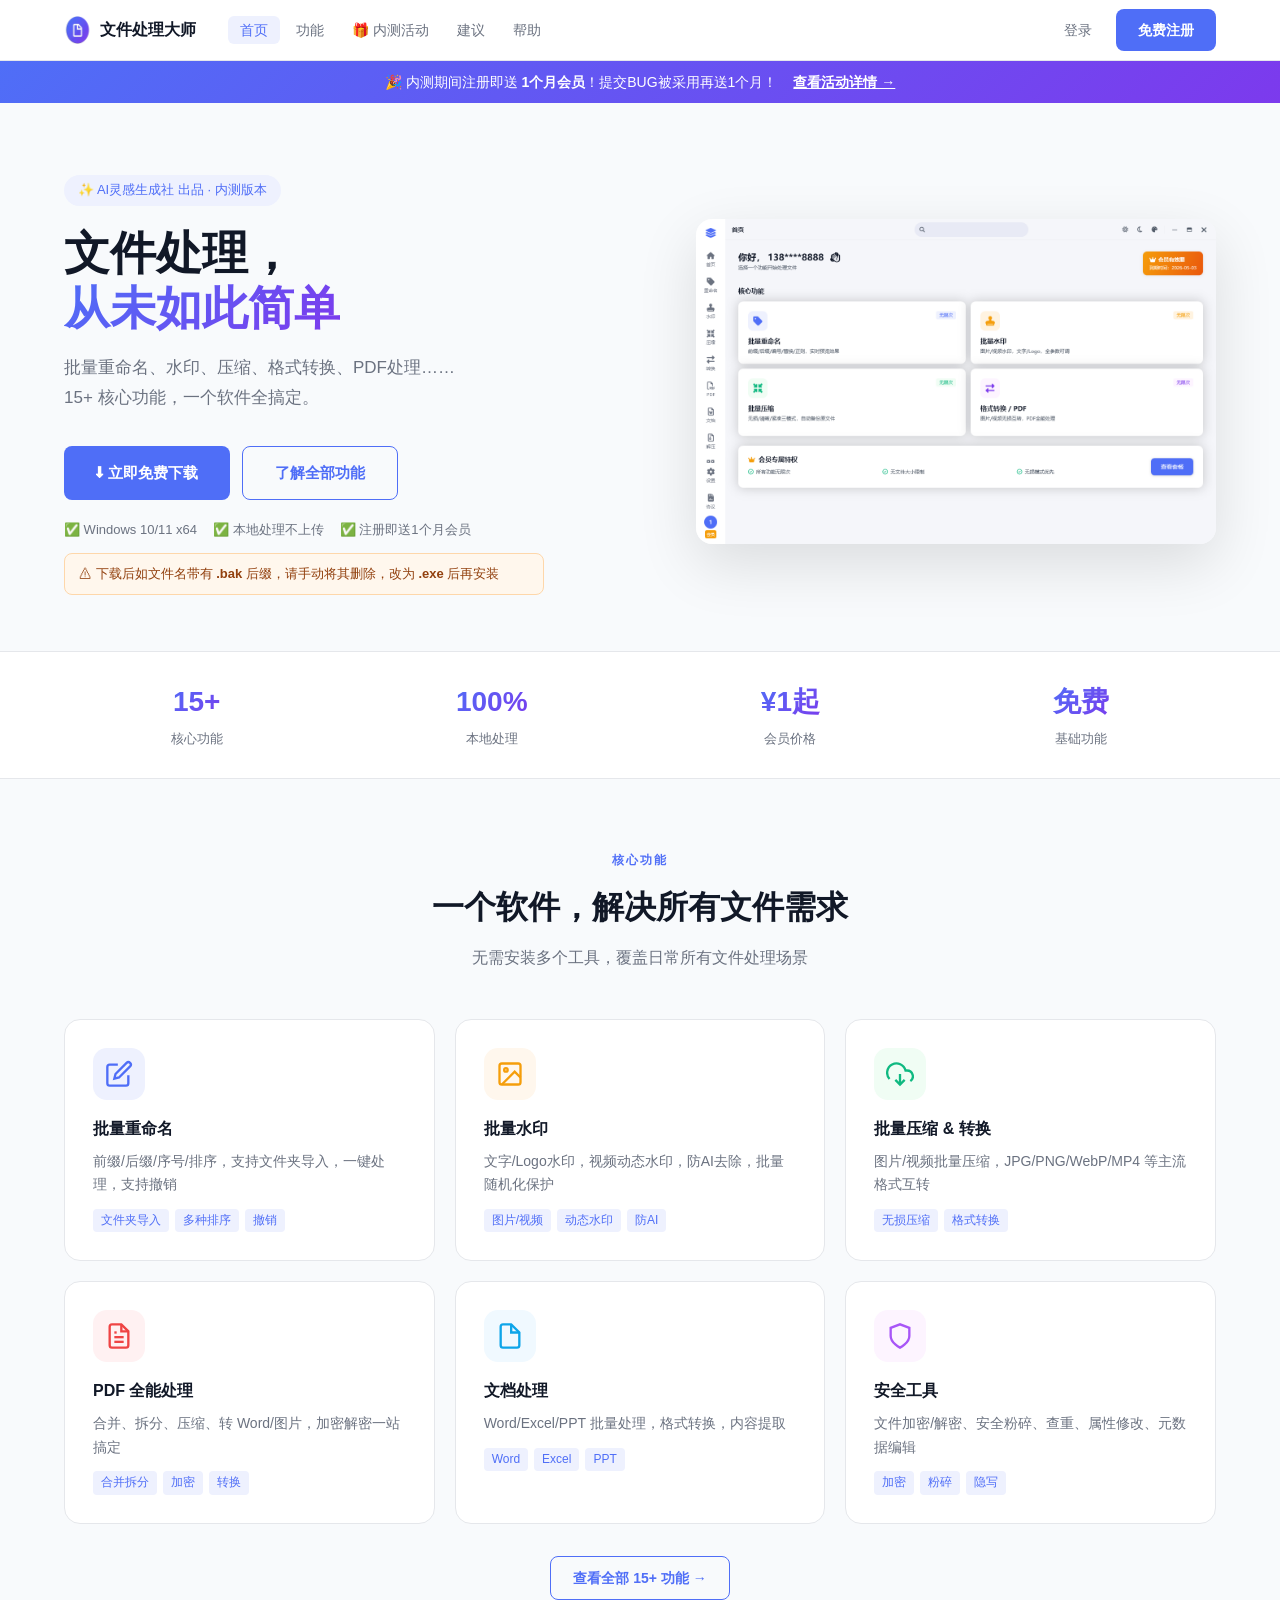
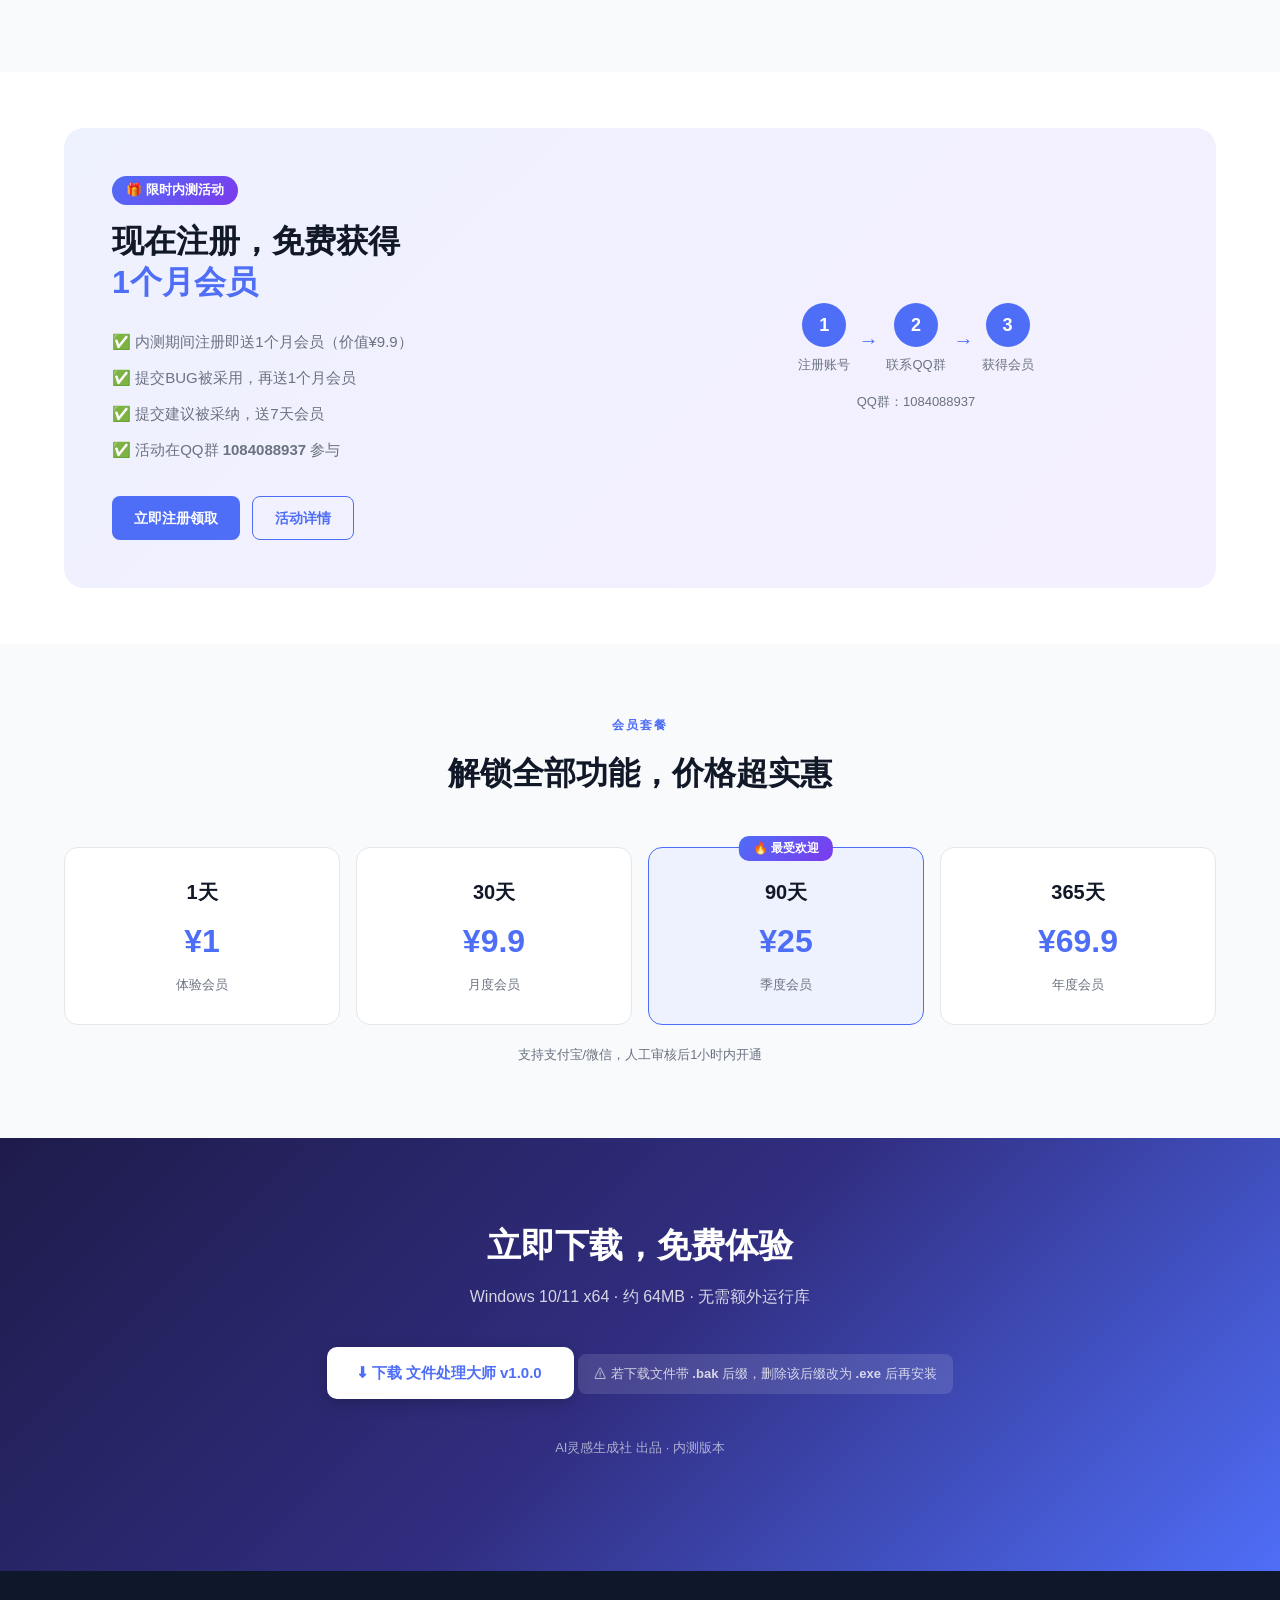
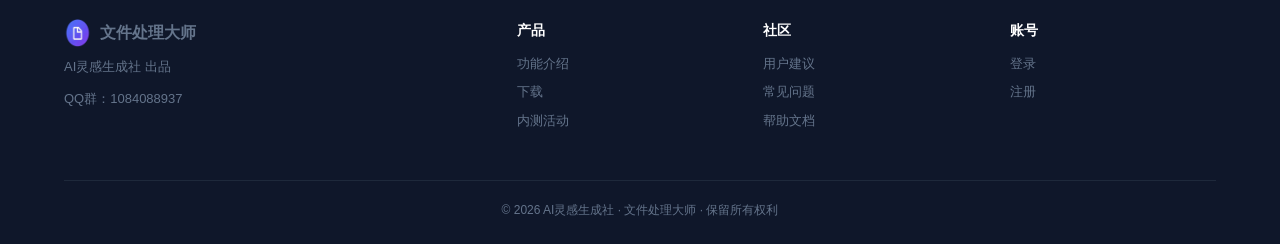
==== commit 0f4eadbf: "Add files via upload" ====
--- a/index.html
+++ b/index.html
@@ -1,10 +1,11 @@
-<!DOCTYPE html>
+﻿<!DOCTYPE html>
 <html lang="zh-CN">
 <head>
 <meta charset="UTF-8"/>
 <meta name="viewport" content="width=device-width,initial-scale=1.0"/>
 <title>文件处理大师 - AI灵感生成社</title>
 <link rel="stylesheet" href="style.css"/>
+<link rel="icon" href="favicon.ico"/><link rel="icon" href="favicon.ico"/>
 </head>
 <body>
 
@@ -12,7 +13,7 @@
 <nav class="navbar">
   <div class="nav-inner">
     <a href="index.html" class="logo">
-      <div class="logo-icon">📁</div>
+      <img src="favicon.ico" class="logo-icon-img" alt="logo"/>
       <span>文件处理大师</span>
     </a>
     <ul class="nav-links">
@@ -52,6 +53,9 @@
       <span>✅ Windows 10/11 x64</span>
       <span>✅ 本地处理不上传</span>
       <span>✅ 注册即送1个月会员</span>
+    </div>
+    <div style="margin-top:12px;background:#FFF7ED;border:1px solid #FED7AA;border-radius:8px;padding:10px 14px;font-size:13px;color:#92400E;max-width:480px">
+      ⚠ 下载后如文件名带有 <strong>.bak</strong> 后缀，请手动将其删除，改为 <strong>.exe</strong> 后再安装
     </div>
   </div>
   <div class="hero-img">
@@ -188,7 +192,10 @@
     <h2>立即下载，免费体验</h2>
     <p>Windows 10/11 x64 · 约 64MB · 无需额外运行库</p>
     <a href="#" class="btn-white btn-lg" id="downloadBtn2">⬇ 下载 文件处理大师 v1.0.0</a>
-    <p style="margin-top:16px;opacity:.6;font-size:13px">AI灵感生成社 出品 · 内测版本</p>
+    <p style="margin-top:12px;background:rgba(255,255,255,.15);border-radius:8px;padding:10px 16px;font-size:13px;display:inline-block">
+      ⚠ 若下载文件带 <strong>.bak</strong> 后缀，删除该后缀改为 <strong>.exe</strong> 后再安装
+    </p>
+    <p style="margin-top:12px;opacity:.6;font-size:13px">AI灵感生成社 出品 · 内测版本</p>
   </div>
 </section>
 
@@ -197,7 +204,7 @@
   <div class="container">
     <div class="footer-top">
       <div class="footer-brand">
-        <div class="logo"><div class="logo-icon">📁</div><span>文件处理大师</span></div>
+        <div class="logo"><img src="favicon.ico" class="logo-icon-img" alt="logo"/><span>文件处理大师</span></div>
         <p>AI灵感生成社 出品</p>
         <p>QQ群：1084088937</p>
       </div>
@@ -237,3 +244,4 @@
 </script>
 </body>
 </html>
+
--- a/style.css
+++ b/style.css
@@ -22,7 +22,7 @@
 .navbar{position:sticky;top:0;z-index:100;background:rgba(255,255,255,.92);backdrop-filter:blur(12px);border-bottom:1px solid var(--border)}
 .nav-inner{max-width:1200px;margin:0 auto;padding:0 24px;height:60px;display:flex;align-items:center;gap:32px}
 .logo{display:flex;align-items:center;gap:8px;font-size:16px;font-weight:700;white-space:nowrap}
-.logo-icon{font-size:22px}
+.logo-icon-img{width:28px;height:28px;object-fit:contain}
 .nav-links{display:flex;gap:4px;list-style:none;flex:1}
 .nav-links a{padding:6px 12px;border-radius:6px;font-size:14px;color:var(--text2);transition:.2s}
 .nav-links a:hover,.nav-links a.active{color:var(--primary);background:var(--primary-light)}
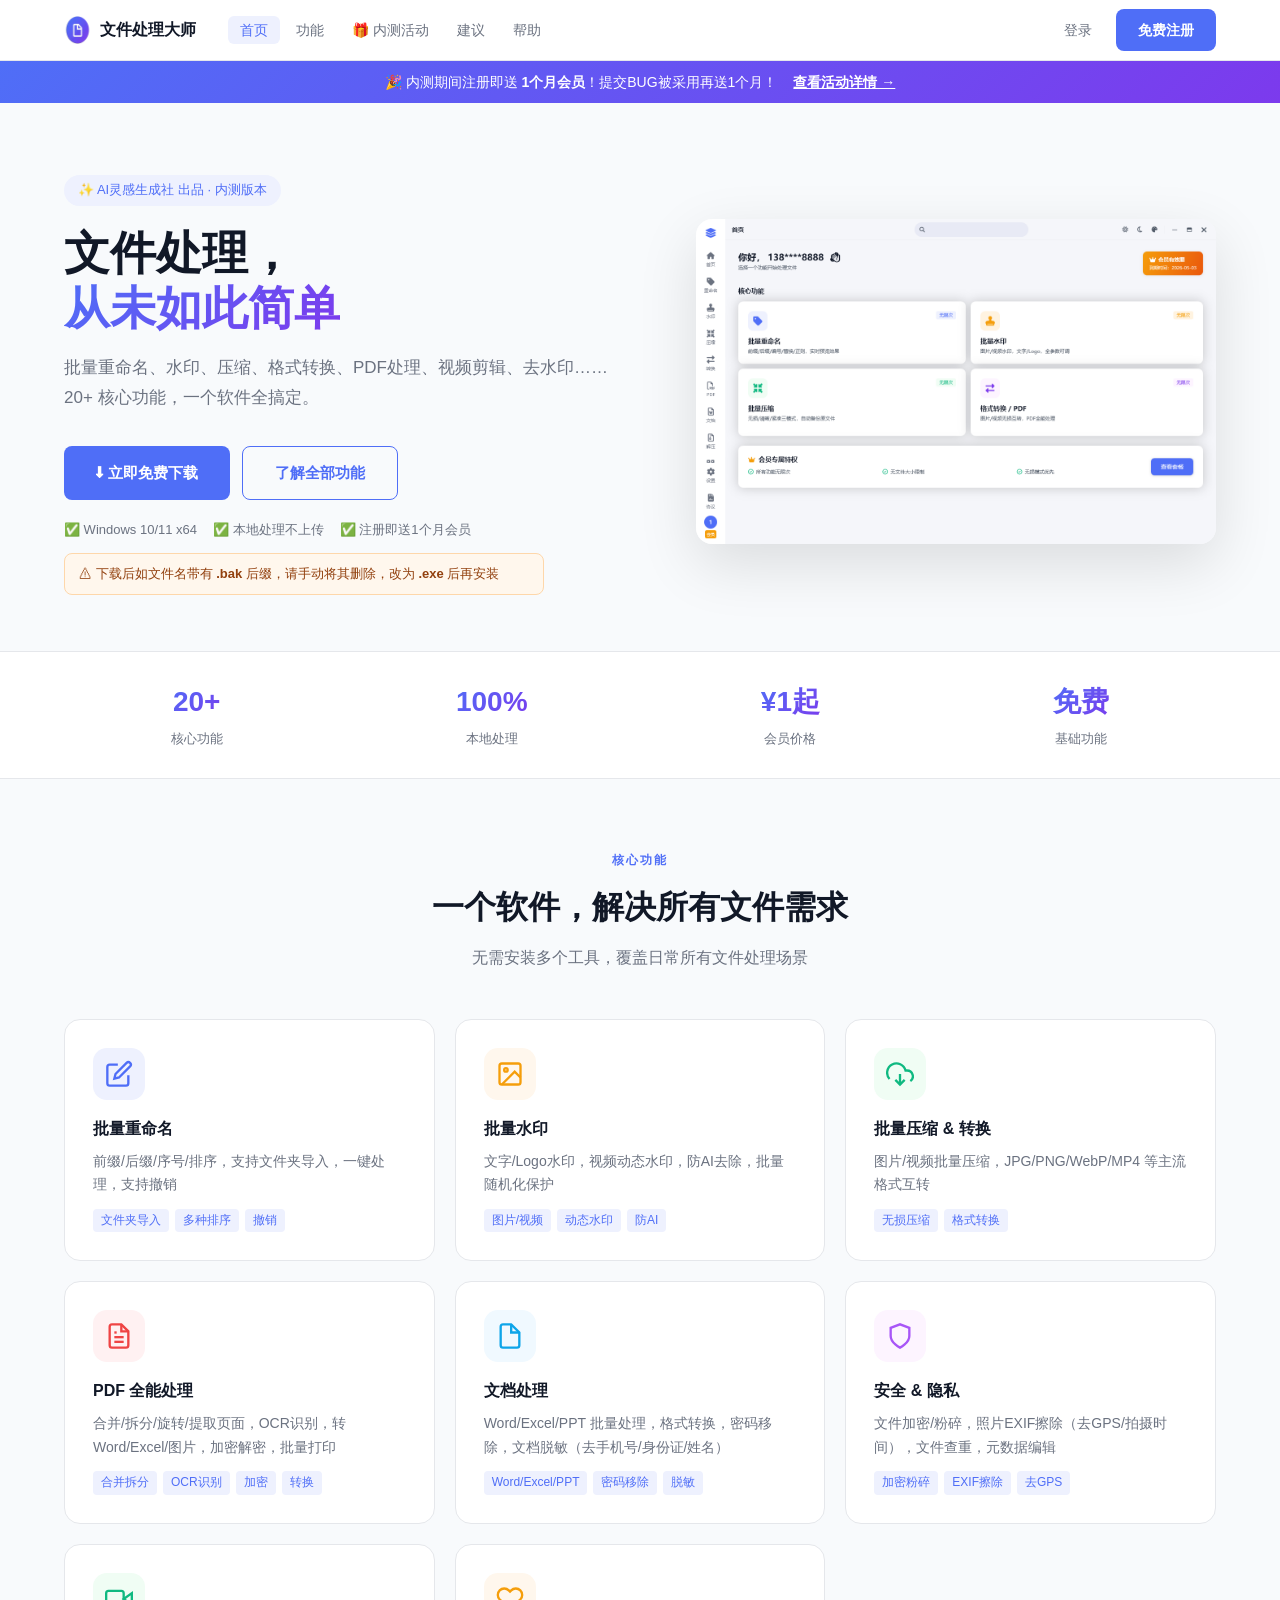
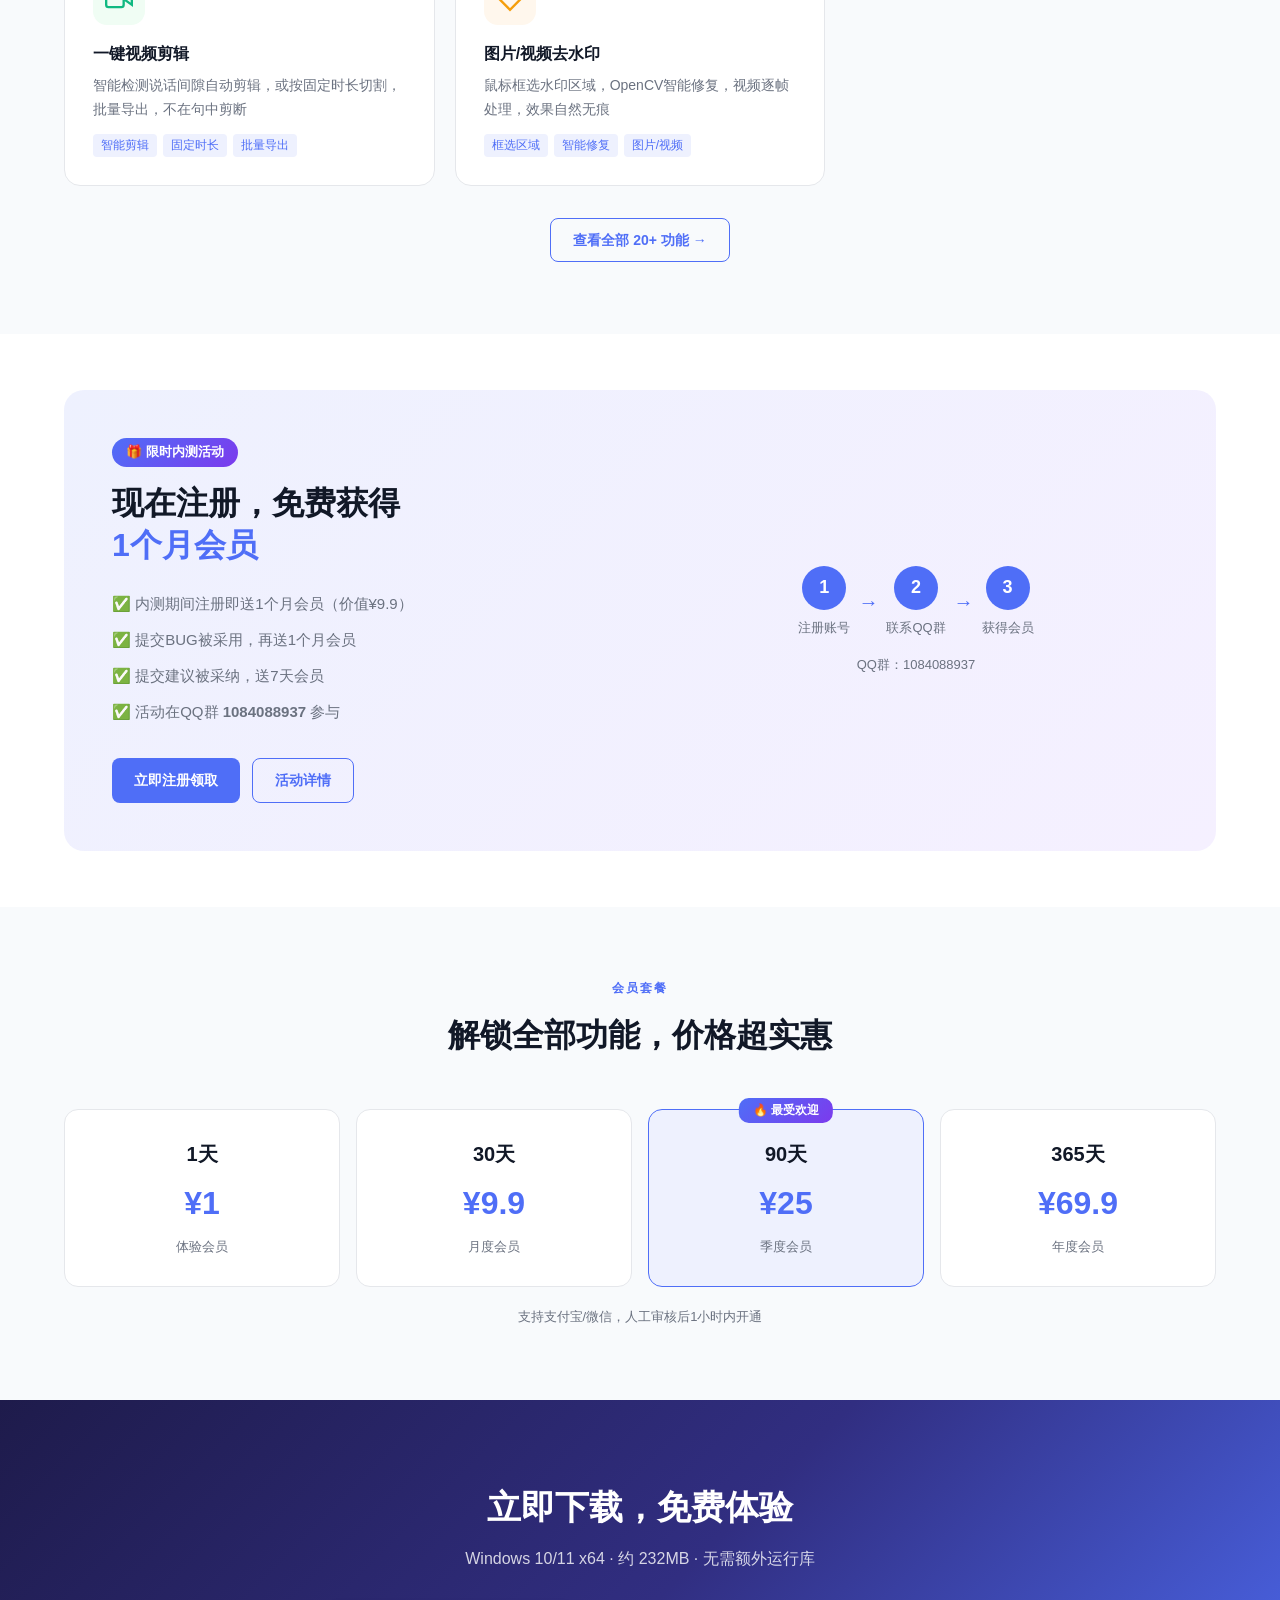
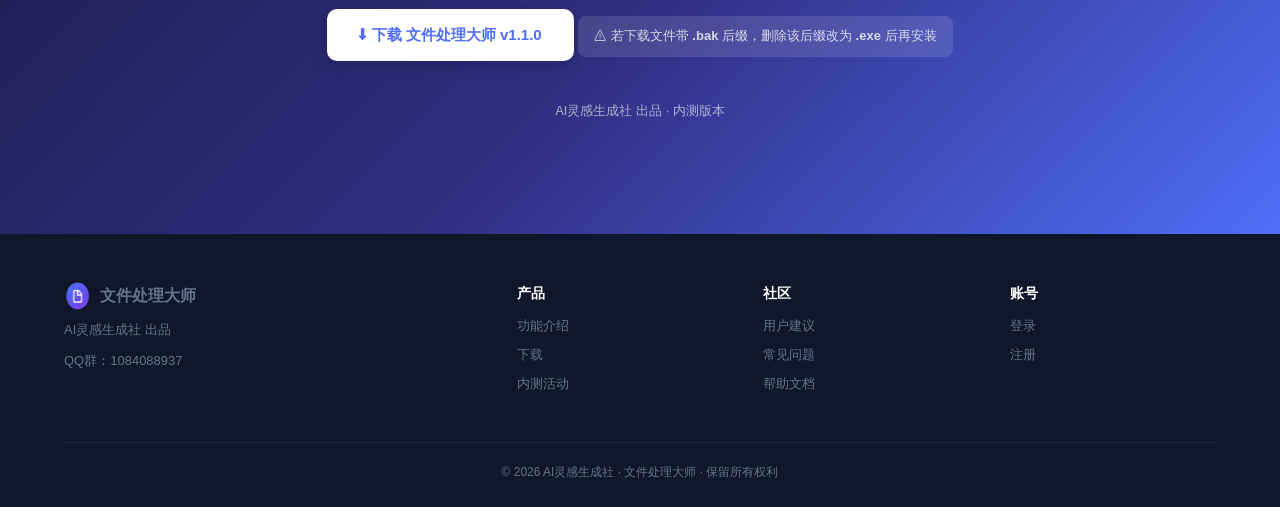
==== commit b0e3c1ca: "Add files via upload" ====
--- a/index.html
+++ b/index.html
@@ -5,7 +5,10 @@
 <meta name="viewport" content="width=device-width,initial-scale=1.0"/>
 <title>文件处理大师 - AI灵感生成社</title>
 <link rel="stylesheet" href="style.css"/>
-<link rel="icon" href="favicon.ico"/><link rel="icon" href="favicon.ico"/>
+<link rel="icon" href="favicon.ico"/>
+</head>
+<body>
+<script src="auth.js"></script><link rel="icon" href="favicon.ico"/>
 </head>
 <body>
 
@@ -42,7 +45,7 @@
   <div class="hero-content">
     <div class="hero-badge">✨ AI灵感生成社 出品 · 内测版本</div>
     <h1>文件处理，<br/><span class="gradient-text">从未如此简单</span></h1>
-    <p class="hero-sub">批量重命名、水印、压缩、格式转换、PDF处理……<br/>15+ 核心功能，一个软件全搞定。</p>
+    <p class="hero-sub">批量重命名、水印、压缩、格式转换、PDF处理、视频剪辑、去水印……<br/>20+ 核心功能，一个软件全搞定。</p>
     <div class="hero-btns">
       <a href="#" class="btn-primary btn-lg" id="downloadBtn">
         ⬇ 立即免费下载
@@ -66,7 +69,7 @@
 <!-- 统计 -->
 <section class="stats">
   <div class="container">
-    <div class="stat-item"><div class="stat-num">15+</div><div class="stat-label">核心功能</div></div>
+    <div class="stat-item"><div class="stat-num">20+</div><div class="stat-label">核心功能</div></div>
     <div class="stat-item"><div class="stat-num">100%</div><div class="stat-label">本地处理</div></div>
     <div class="stat-item"><div class="stat-num">¥1起</div><div class="stat-label">会员价格</div></div>
     <div class="stat-item"><div class="stat-num">免费</div><div class="stat-label">基础功能</div></div>
@@ -111,28 +114,44 @@
           <svg width="28" height="28" viewBox="0 0 24 24" fill="none" stroke="#EF4444" stroke-width="2"><path d="M14 2H6a2 2 0 0 0-2 2v16a2 2 0 0 0 2 2h12a2 2 0 0 0 2-2V8z"/><polyline points="14 2 14 8 20 8"/><line x1="16" y1="13" x2="8" y2="13"/><line x1="16" y1="17" x2="8" y2="17"/><polyline points="10 9 9 9 8 9"/></svg>
         </div>
         <h3>PDF 全能处理</h3>
-        <p>合并、拆分、压缩、转 Word/图片，加密解密一站搞定</p>
-        <div class="feature-tags"><span>合并拆分</span><span>加密</span><span>转换</span></div>
+        <p>合并/拆分/旋转/提取页面，OCR识别，转Word/Excel/图片，加密解密，批量打印</p>
+        <div class="feature-tags"><span>合并拆分</span><span>OCR识别</span><span>加密</span><span>转换</span></div>
       </div>
       <div class="feature-card">
         <div class="feature-icon" style="background:#F0F9FF">
           <svg width="28" height="28" viewBox="0 0 24 24" fill="none" stroke="#0EA5E9" stroke-width="2"><path d="M13 2H6a2 2 0 0 0-2 2v16a2 2 0 0 0 2 2h12a2 2 0 0 0 2-2V9z"/><polyline points="13 2 13 9 20 9"/></svg>
         </div>
         <h3>文档处理</h3>
-        <p>Word/Excel/PPT 批量处理，格式转换，内容提取</p>
-        <div class="feature-tags"><span>Word</span><span>Excel</span><span>PPT</span></div>
+        <p>Word/Excel/PPT 批量处理，格式转换，密码移除，文档脱敏（去手机号/身份证/姓名）</p>
+        <div class="feature-tags"><span>Word/Excel/PPT</span><span>密码移除</span><span>脱敏</span></div>
       </div>
       <div class="feature-card">
         <div class="feature-icon" style="background:#FDF4FF">
           <svg width="28" height="28" viewBox="0 0 24 24" fill="none" stroke="#A855F7" stroke-width="2"><path d="M12 22s8-4 8-10V5l-8-3-8 3v7c0 6 8 10 8 10z"/></svg>
         </div>
-        <h3>安全工具</h3>
-        <p>文件加密/解密、安全粉碎、查重、属性修改、元数据编辑</p>
-        <div class="feature-tags"><span>加密</span><span>粉碎</span><span>隐写</span></div>
+        <h3>安全 & 隐私</h3>
+        <p>文件加密/粉碎，照片EXIF擦除（去GPS/拍摄时间），文件查重，元数据编辑</p>
+        <div class="feature-tags"><span>加密粉碎</span><span>EXIF擦除</span><span>去GPS</span></div>
+      </div>
+      <div class="feature-card">
+        <div class="feature-icon" style="background:#F0FDF4">
+          <svg width="28" height="28" viewBox="0 0 24 24" fill="none" stroke="#10B981" stroke-width="2"><polygon points="23 7 16 12 23 17 23 7"/><rect x="1" y="5" width="15" height="14" rx="2" ry="2"/></svg>
+        </div>
+        <h3>一键视频剪辑</h3>
+        <p>智能检测说话间隙自动剪辑，或按固定时长切割，批量导出，不在句中剪断</p>
+        <div class="feature-tags"><span>智能剪辑</span><span>固定时长</span><span>批量导出</span></div>
+      </div>
+      <div class="feature-card">
+        <div class="feature-icon" style="background:#FFF7ED">
+          <svg width="28" height="28" viewBox="0 0 24 24" fill="none" stroke="#F59E0B" stroke-width="2"><path d="M20.84 4.61a5.5 5.5 0 0 0-7.78 0L12 5.67l-1.06-1.06a5.5 5.5 0 0 0-7.78 7.78l1.06 1.06L12 21.23l7.78-7.78 1.06-1.06a5.5 5.5 0 0 0 0-7.78z"/></svg>
+        </div>
+        <h3>图片/视频去水印</h3>
+        <p>鼠标框选水印区域，OpenCV智能修复，视频逐帧处理，效果自然无痕</p>
+        <div class="feature-tags"><span>框选区域</span><span>智能修复</span><span>图片/视频</span></div>
       </div>
     </div>
     <div style="text-align:center;margin-top:32px">
-      <a href="features.html" class="btn-outline">查看全部 15+ 功能 →</a>
+      <a href="features.html" class="btn-outline">查看全部 20+ 功能 →</a>
     </div>
   </div>
 </section>
@@ -190,8 +209,8 @@
 <section class="download-section" id="download">
   <div class="container" style="text-align:center">
     <h2>立即下载，免费体验</h2>
-    <p>Windows 10/11 x64 · 约 64MB · 无需额外运行库</p>
-    <a href="#" class="btn-white btn-lg" id="downloadBtn2">⬇ 下载 文件处理大师 v1.0.0</a>
+    <p>Windows 10/11 x64 · 约 232MB · 无需额外运行库</p>
+    <a href="#" class="btn-white btn-lg" id="downloadBtn2">⬇ 下载 文件处理大师 v1.1.0</a>
     <p style="margin-top:12px;background:rgba(255,255,255,.15);border-radius:8px;padding:10px 16px;font-size:13px;display:inline-block">
       ⚠ 若下载文件带 <strong>.bak</strong> 后缀，删除该后缀改为 <strong>.exe</strong> 后再安装
     </p>
@@ -233,7 +252,7 @@
 </footer>
 
 <script>
-var DL_URL = 'https://1858036815.v.123pan.cn/1858036815/%E6%96%87%E4%BB%B6%E7%AE%A1%E7%90%86%E5%A4%A7%E5%B8%88/FileProcessMaster_v1.0.0_Setup.exe';
+var DL_URL = 'https://1858036815.v.123pan.cn/1858036815/%E6%96%87%E4%BB%B6%E7%AE%A1%E7%90%86%E5%A4%A7%E5%B8%88/FileProcessMaster_v1.1.0_Setup.exe';
 document.getElementById('downloadBtn').onclick = function(){ window.location.href = DL_URL; };
 document.getElementById('downloadBtn2').onclick = function(){ window.location.href = DL_URL; };
 
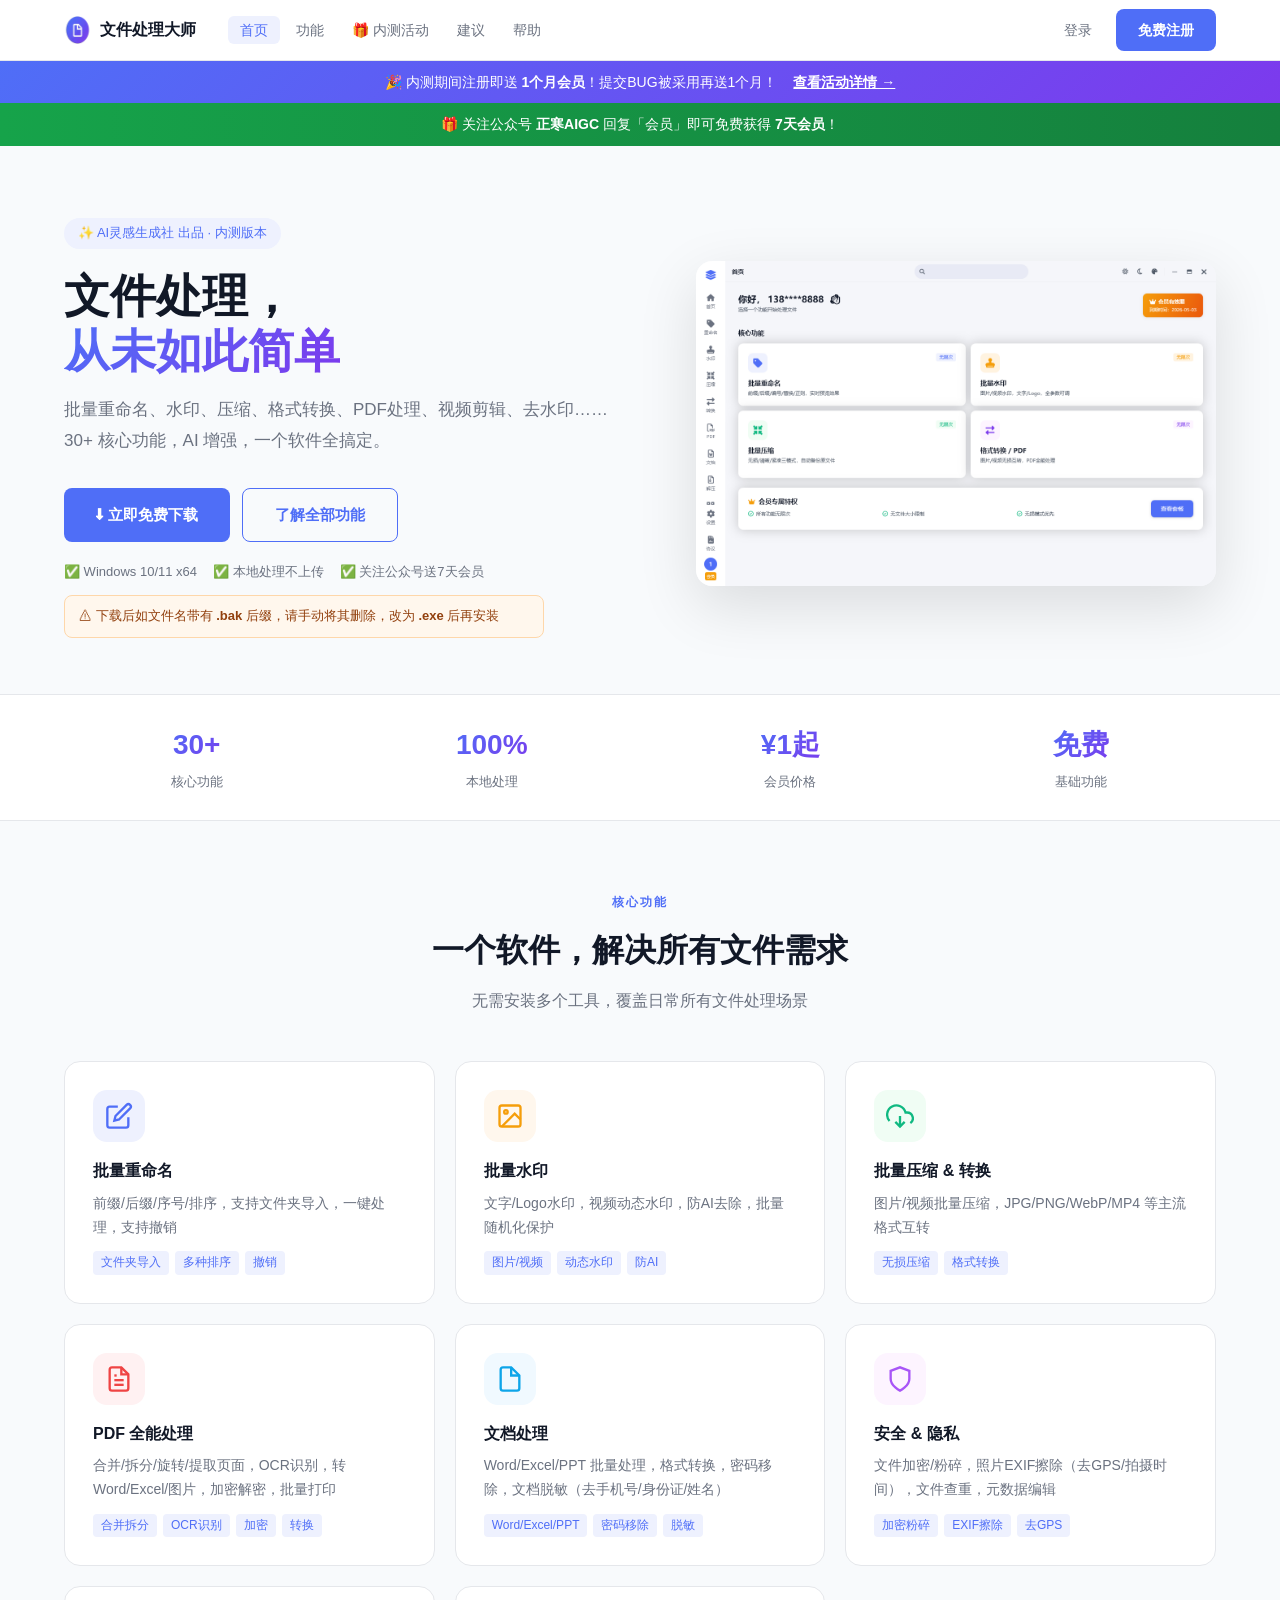
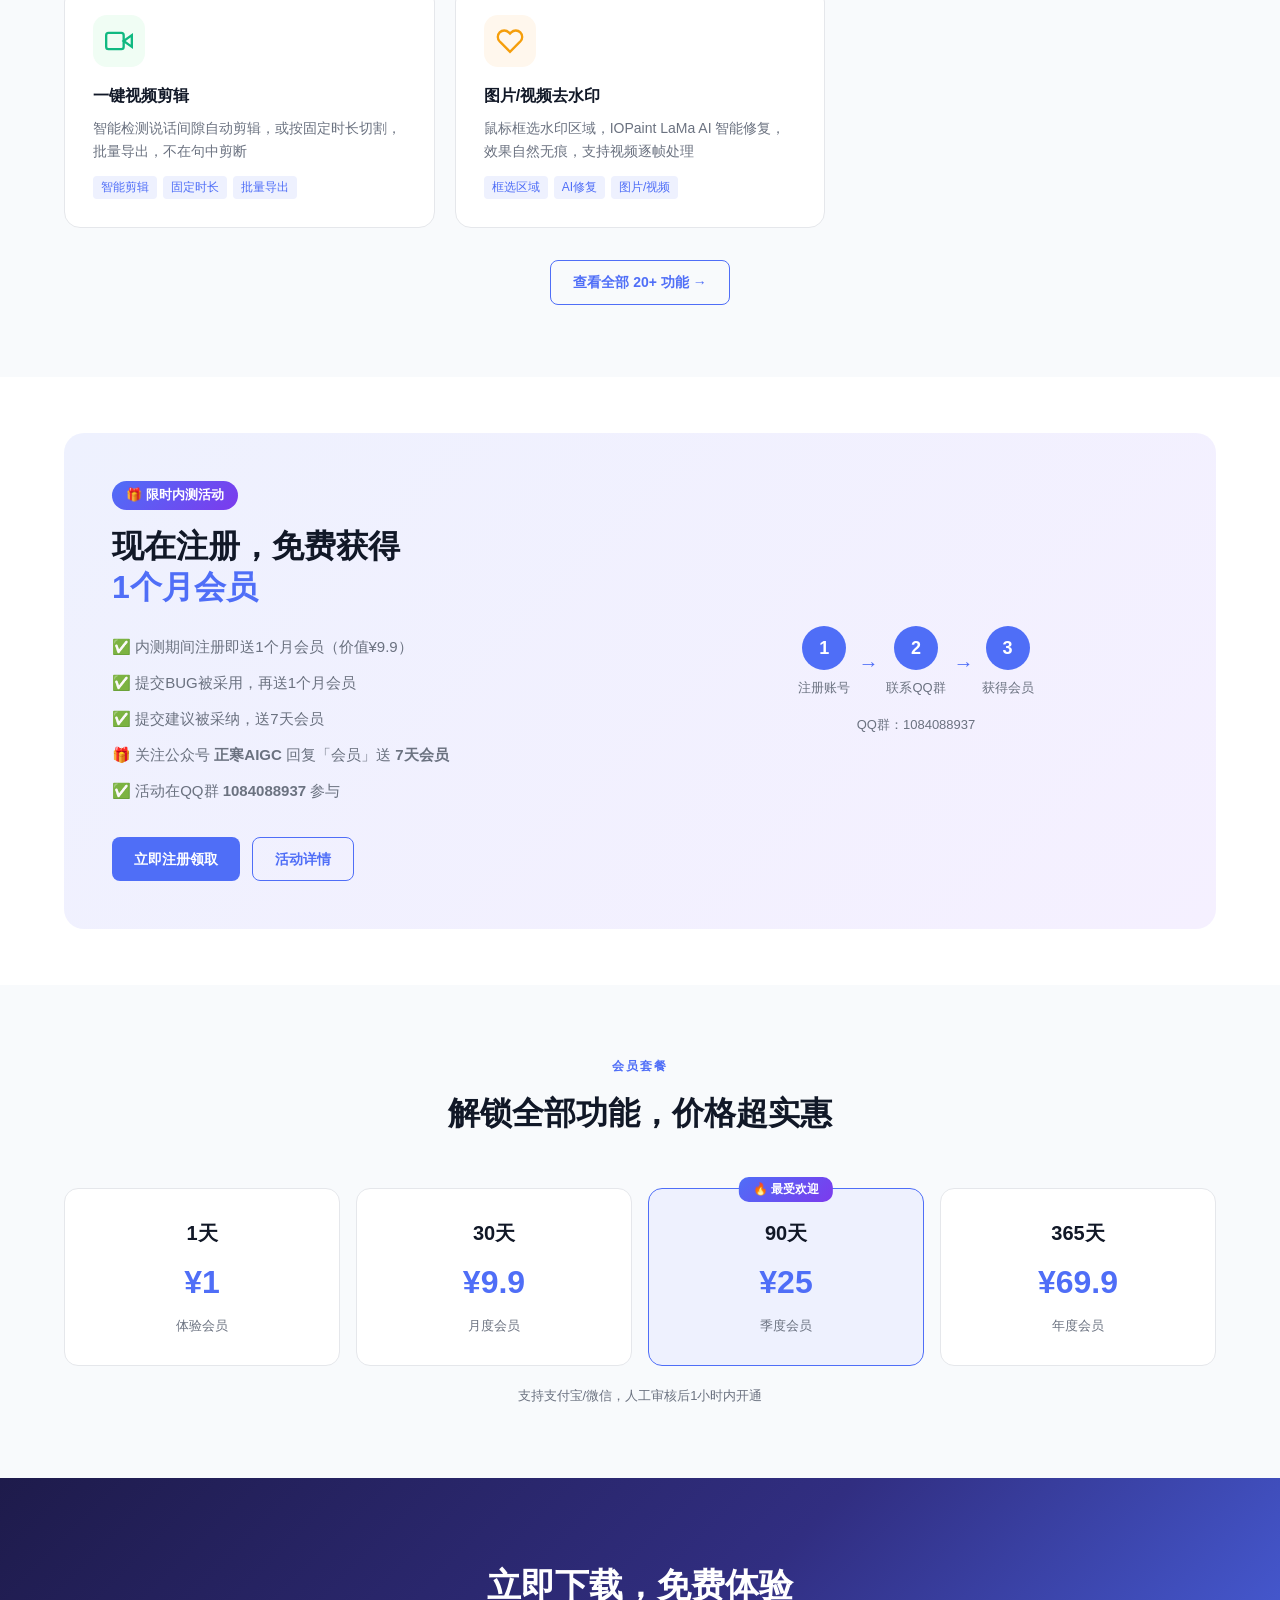
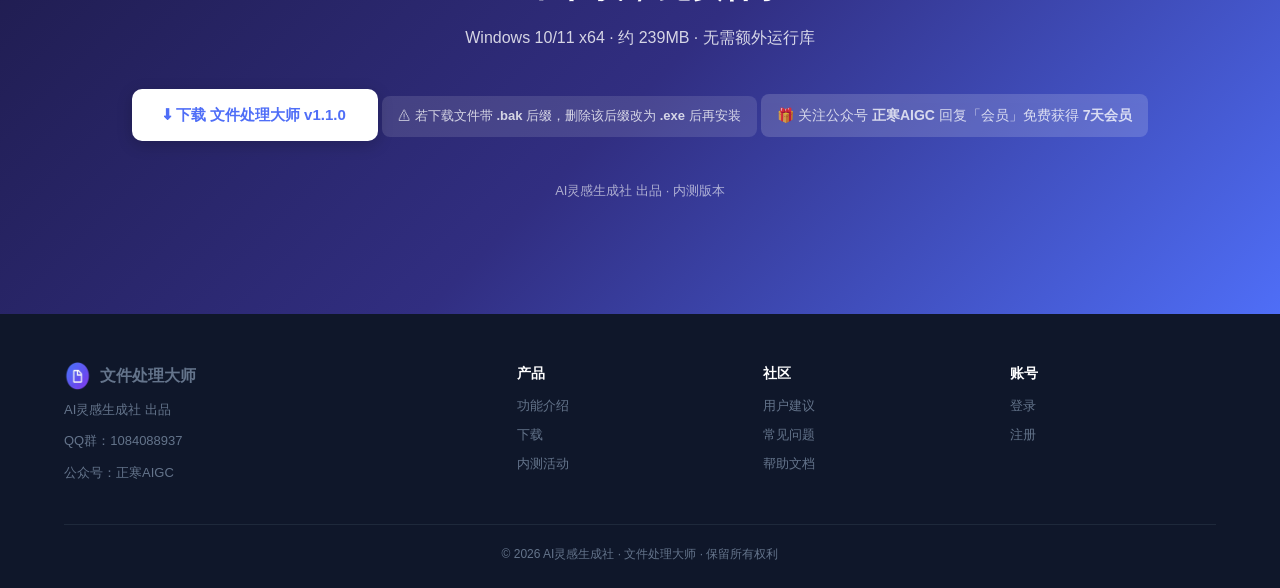
==== commit 59d252ac: "Add files via upload" ====
--- a/index.html
+++ b/index.html
@@ -40,12 +40,17 @@
   <a href="activity.html">查看活动详情 →</a>
 </div>
 
+<!-- 公众号引流横幅 -->
+<div style="background:linear-gradient(90deg,#16A34A,#15803D);color:#fff;text-align:center;padding:10px 16px;font-size:14px">
+  🎁 关注公众号 <strong>正寒AIGC</strong> 回复「会员」即可免费获得 <strong>7天会员</strong>！
+</div>
+
 <!-- Hero -->
 <section class="hero">
   <div class="hero-content">
     <div class="hero-badge">✨ AI灵感生成社 出品 · 内测版本</div>
     <h1>文件处理，<br/><span class="gradient-text">从未如此简单</span></h1>
-    <p class="hero-sub">批量重命名、水印、压缩、格式转换、PDF处理、视频剪辑、去水印……<br/>20+ 核心功能，一个软件全搞定。</p>
+    <p class="hero-sub">批量重命名、水印、压缩、格式转换、PDF处理、视频剪辑、去水印……<br/>30+ 核心功能，AI 增强，一个软件全搞定。</p>
     <div class="hero-btns">
       <a href="#" class="btn-primary btn-lg" id="downloadBtn">
         ⬇ 立即免费下载
@@ -55,7 +60,7 @@
     <div class="hero-meta">
       <span>✅ Windows 10/11 x64</span>
       <span>✅ 本地处理不上传</span>
-      <span>✅ 注册即送1个月会员</span>
+      <span>✅ 关注公众号送7天会员</span>
     </div>
     <div style="margin-top:12px;background:#FFF7ED;border:1px solid #FED7AA;border-radius:8px;padding:10px 14px;font-size:13px;color:#92400E;max-width:480px">
       ⚠ 下载后如文件名带有 <strong>.bak</strong> 后缀，请手动将其删除，改为 <strong>.exe</strong> 后再安装
@@ -69,7 +74,7 @@
 <!-- 统计 -->
 <section class="stats">
   <div class="container">
-    <div class="stat-item"><div class="stat-num">20+</div><div class="stat-label">核心功能</div></div>
+    <div class="stat-item"><div class="stat-num">30+</div><div class="stat-label">核心功能</div></div>
     <div class="stat-item"><div class="stat-num">100%</div><div class="stat-label">本地处理</div></div>
     <div class="stat-item"><div class="stat-num">¥1起</div><div class="stat-label">会员价格</div></div>
     <div class="stat-item"><div class="stat-num">免费</div><div class="stat-label">基础功能</div></div>
@@ -146,8 +151,8 @@
           <svg width="28" height="28" viewBox="0 0 24 24" fill="none" stroke="#F59E0B" stroke-width="2"><path d="M20.84 4.61a5.5 5.5 0 0 0-7.78 0L12 5.67l-1.06-1.06a5.5 5.5 0 0 0-7.78 7.78l1.06 1.06L12 21.23l7.78-7.78 1.06-1.06a5.5 5.5 0 0 0 0-7.78z"/></svg>
         </div>
         <h3>图片/视频去水印</h3>
-        <p>鼠标框选水印区域，OpenCV智能修复，视频逐帧处理，效果自然无痕</p>
-        <div class="feature-tags"><span>框选区域</span><span>智能修复</span><span>图片/视频</span></div>
+        <p>鼠标框选水印区域，IOPaint LaMa AI 智能修复，效果自然无痕，支持视频逐帧处理</p>
+        <div class="feature-tags"><span>框选区域</span><span>AI修复</span><span>图片/视频</span></div>
       </div>
     </div>
     <div style="text-align:center;margin-top:32px">
@@ -167,6 +172,7 @@
           <li>✅ 内测期间注册即送1个月会员（价值¥9.9）</li>
           <li>✅ 提交BUG被采用，再送1个月会员</li>
           <li>✅ 提交建议被采纳，送7天会员</li>
+          <li>🎁 关注公众号 <strong>正寒AIGC</strong> 回复「会员」送 <strong>7天会员</strong></li>
           <li>✅ 活动在QQ群 <strong>1084088937</strong> 参与</li>
         </ul>
         <div style="display:flex;gap:12px;flex-wrap:wrap">
@@ -209,10 +215,13 @@
 <section class="download-section" id="download">
   <div class="container" style="text-align:center">
     <h2>立即下载，免费体验</h2>
-    <p>Windows 10/11 x64 · 约 232MB · 无需额外运行库</p>
+    <p>Windows 10/11 x64 · 约 239MB · 无需额外运行库</p>
     <a href="#" class="btn-white btn-lg" id="downloadBtn2">⬇ 下载 文件处理大师 v1.1.0</a>
     <p style="margin-top:12px;background:rgba(255,255,255,.15);border-radius:8px;padding:10px 16px;font-size:13px;display:inline-block">
       ⚠ 若下载文件带 <strong>.bak</strong> 后缀，删除该后缀改为 <strong>.exe</strong> 后再安装
+    </p>
+    <p style="margin-top:12px;font-size:14px;background:rgba(255,255,255,.2);border-radius:8px;padding:10px 16px;display:inline-block">
+      🎁 关注公众号 <strong>正寒AIGC</strong> 回复「会员」免费获得 <strong>7天会员</strong>
     </p>
     <p style="margin-top:12px;opacity:.6;font-size:13px">AI灵感生成社 出品 · 内测版本</p>
   </div>
@@ -226,6 +235,7 @@
         <div class="logo"><img src="favicon.ico" class="logo-icon-img" alt="logo"/><span>文件处理大师</span></div>
         <p>AI灵感生成社 出品</p>
         <p>QQ群：1084088937</p>
+        <p>公众号：正寒AIGC</p>
       </div>
       <div class="footer-links-group">
         <h4>产品</h4>
@@ -252,7 +262,7 @@
 </footer>
 
 <script>
-var DL_URL = 'https://1858036815.v.123pan.cn/1858036815/%E6%96%87%E4%BB%B6%E7%AE%A1%E7%90%86%E5%A4%A7%E5%B8%88/FileProcessMaster_v1.1.0_Setup.exe';
+var DL_URL = 'https://1858036815.v.123pan.cn/1858036815/34446587';
 document.getElementById('downloadBtn').onclick = function(){ window.location.href = DL_URL; };
 document.getElementById('downloadBtn2').onclick = function(){ window.location.href = DL_URL; };
 
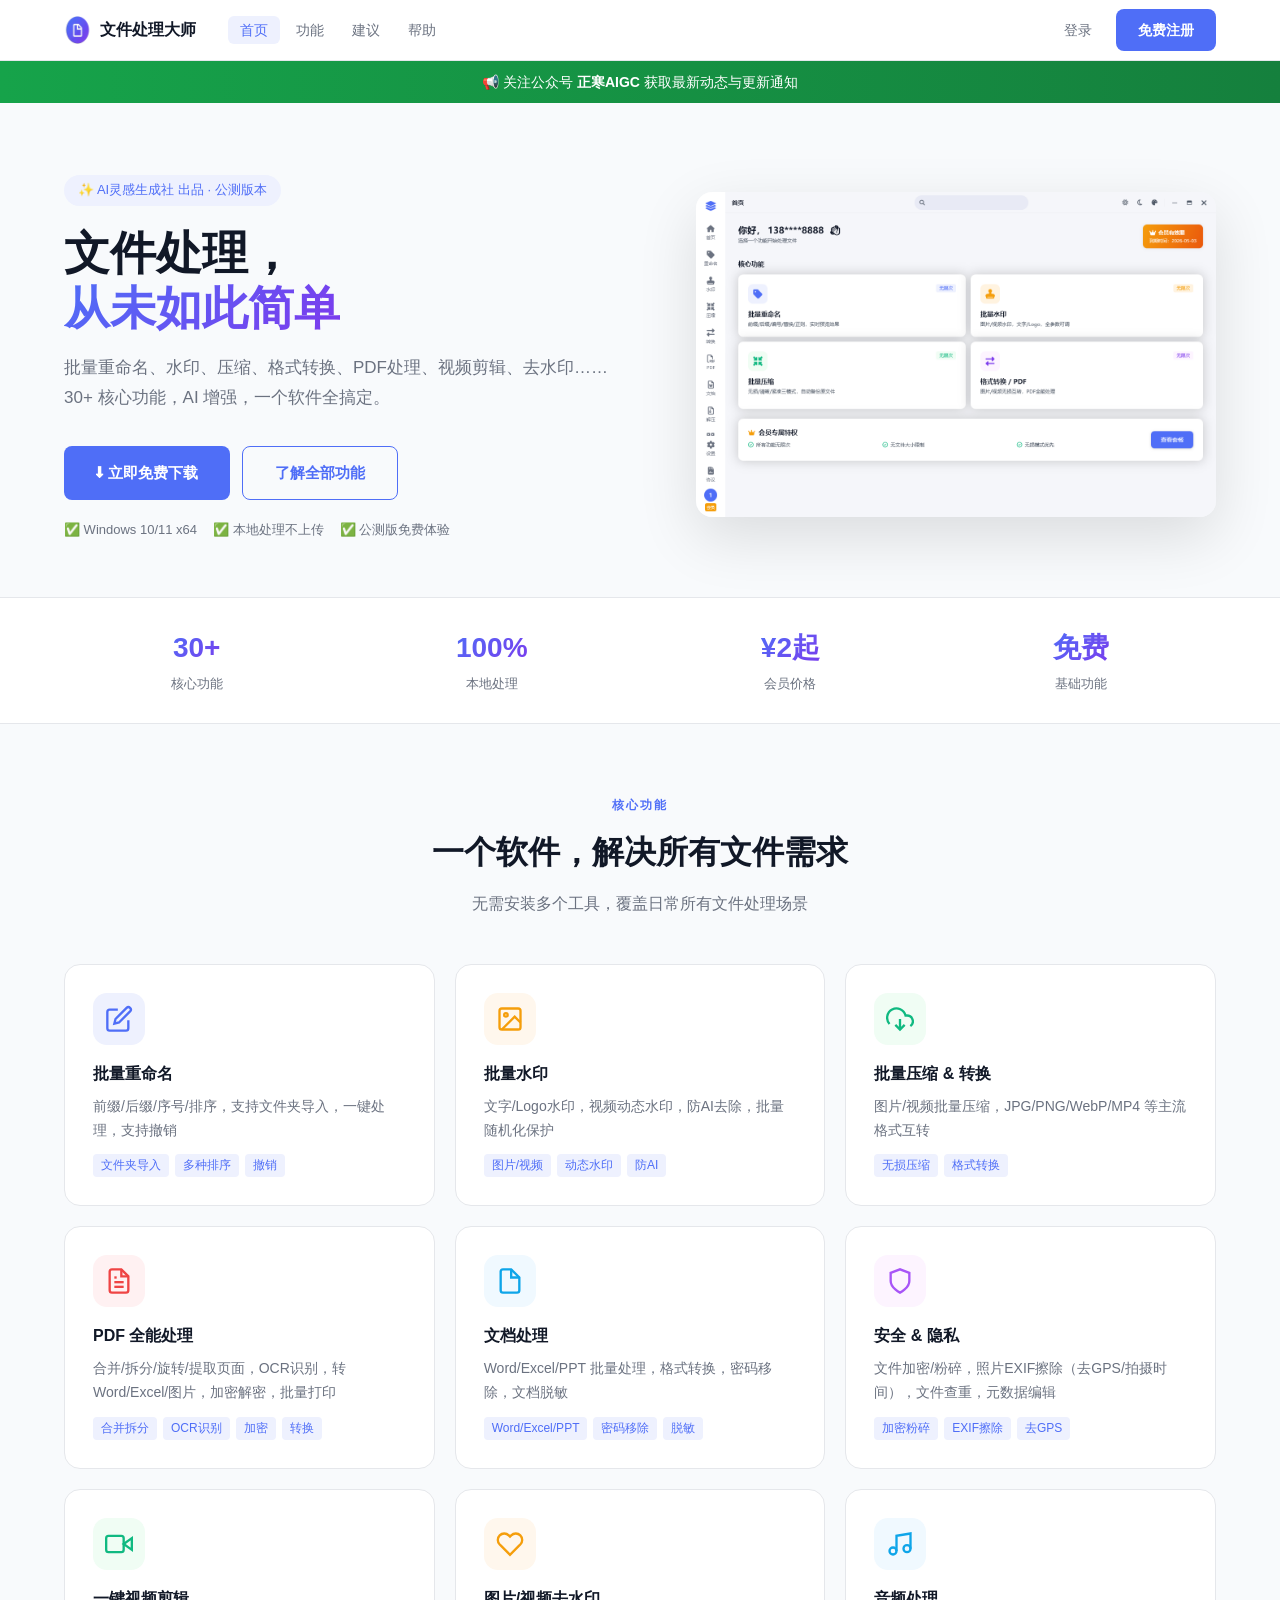
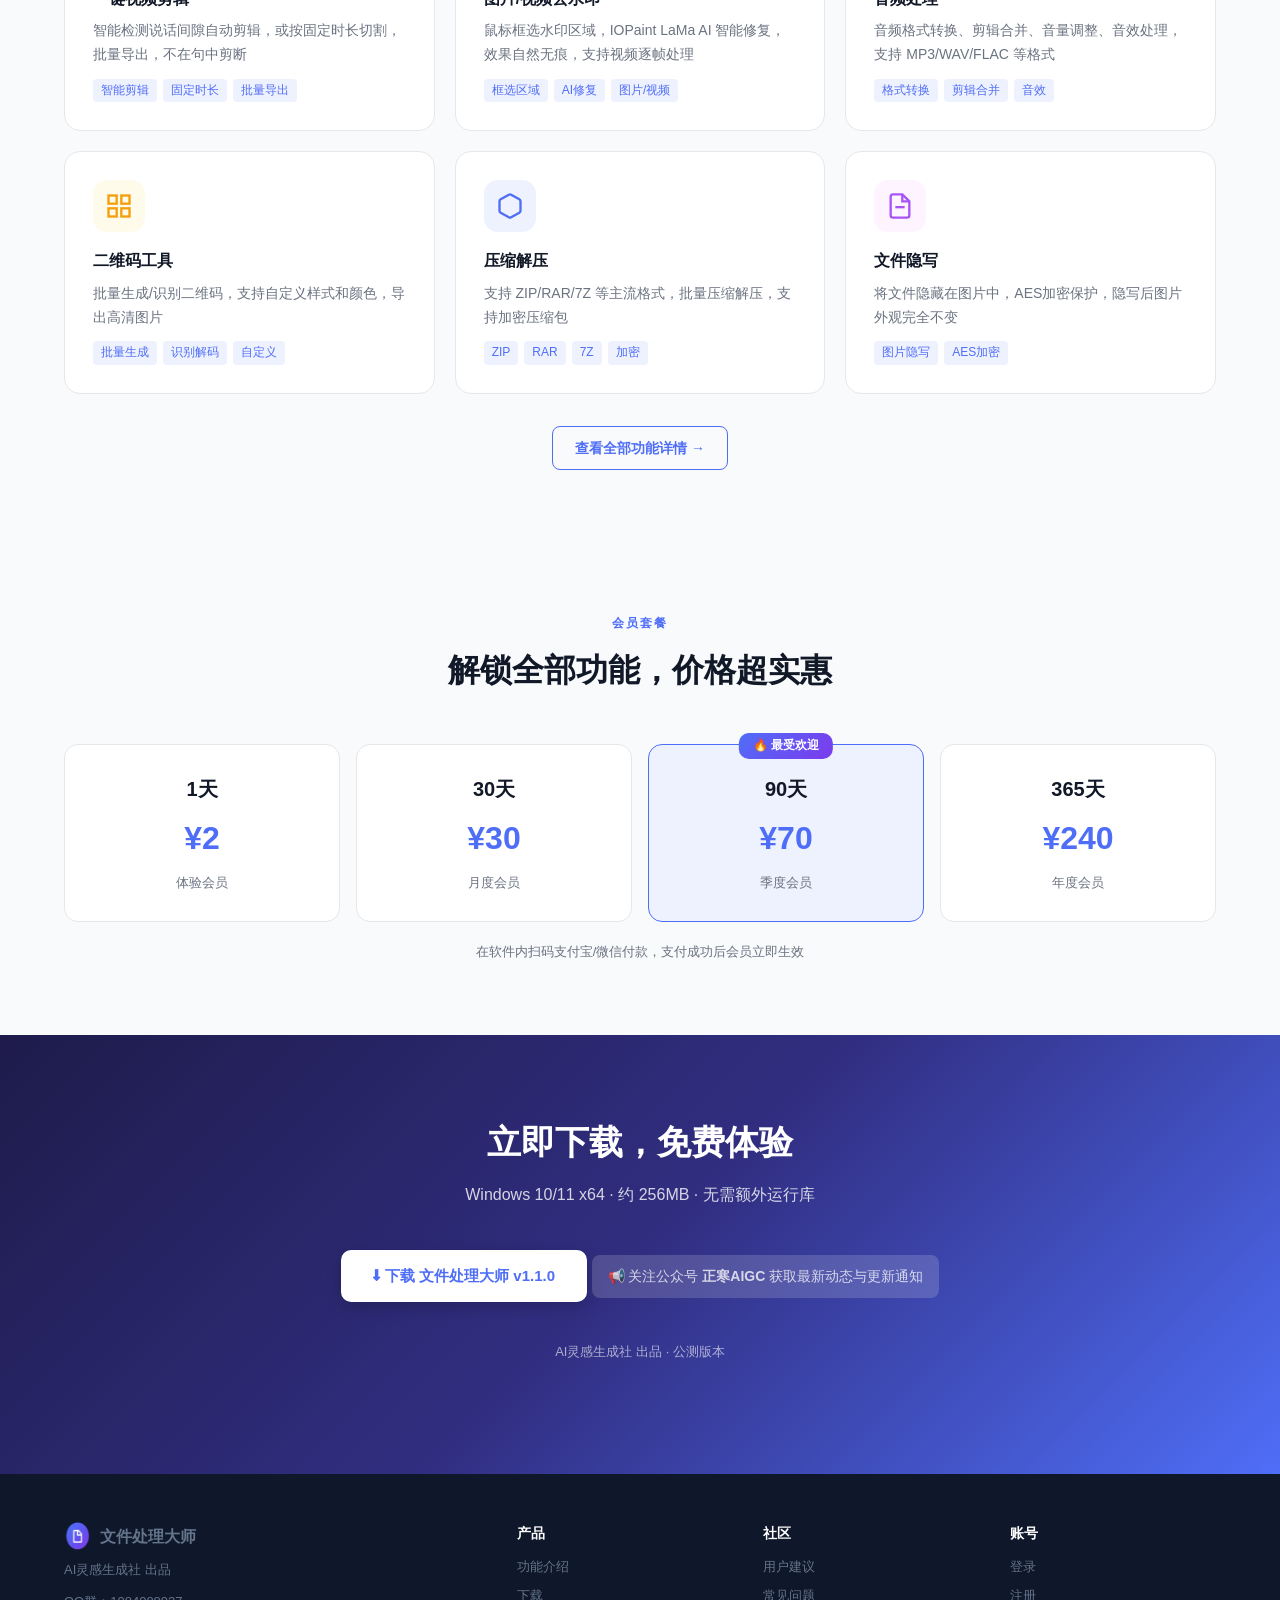
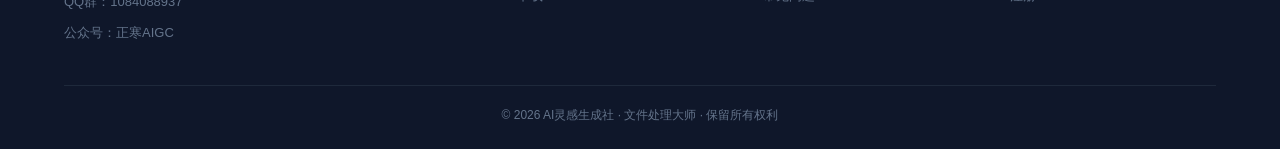
==== commit bd021f55: "Add files via upload" ====
--- a/index.html
+++ b/index.html
@@ -8,9 +8,7 @@
 <link rel="icon" href="favicon.ico"/>
 </head>
 <body>
-<script src="auth.js"></script><link rel="icon" href="favicon.ico"/>
-</head>
-<body>
+<script src="auth.js"></script>
 
 <!-- 导航 -->
 <nav class="navbar">
@@ -22,7 +20,6 @@
     <ul class="nav-links">
       <li><a href="index.html" class="active">首页</a></li>
       <li><a href="features.html">功能</a></li>
-      <li><a href="activity.html">🎁 内测活动</a></li>
       <li><a href="suggestions.html">建议</a></li>
       <li><a href="faq.html">帮助</a></li>
     </ul>
@@ -34,36 +31,25 @@
   </div>
 </nav>
 
-<!-- 内测活动横幅 -->
-<div class="activity-banner">
-  <span>🎉 内测期间注册即送 <strong>1个月会员</strong>！提交BUG被采用再送1个月！</span>
-  <a href="activity.html">查看活动详情 →</a>
-</div>
-
-<!-- 公众号引流横幅 -->
+<!-- 公众号横幅 -->
 <div style="background:linear-gradient(90deg,#16A34A,#15803D);color:#fff;text-align:center;padding:10px 16px;font-size:14px">
-  🎁 关注公众号 <strong>正寒AIGC</strong> 回复「会员」即可免费获得 <strong>7天会员</strong>！
+  📢 关注公众号 <strong>正寒AIGC</strong> 获取最新动态与更新通知
 </div>
 
 <!-- Hero -->
 <section class="hero">
   <div class="hero-content">
-    <div class="hero-badge">✨ AI灵感生成社 出品 · 内测版本</div>
+    <div class="hero-badge">✨ AI灵感生成社 出品 · 公测版本</div>
     <h1>文件处理，<br/><span class="gradient-text">从未如此简单</span></h1>
     <p class="hero-sub">批量重命名、水印、压缩、格式转换、PDF处理、视频剪辑、去水印……<br/>30+ 核心功能，AI 增强，一个软件全搞定。</p>
     <div class="hero-btns">
-      <a href="#" class="btn-primary btn-lg" id="downloadBtn">
-        ⬇ 立即免费下载
-      </a>
+      <a href="#" class="btn-primary btn-lg" id="downloadBtn">⬇ 立即免费下载</a>
       <a href="features.html" class="btn-outline btn-lg">了解全部功能</a>
     </div>
     <div class="hero-meta">
       <span>✅ Windows 10/11 x64</span>
       <span>✅ 本地处理不上传</span>
-      <span>✅ 关注公众号送7天会员</span>
-    </div>
-    <div style="margin-top:12px;background:#FFF7ED;border:1px solid #FED7AA;border-radius:8px;padding:10px 14px;font-size:13px;color:#92400E;max-width:480px">
-      ⚠ 下载后如文件名带有 <strong>.bak</strong> 后缀，请手动将其删除，改为 <strong>.exe</strong> 后再安装
+      <span>✅ 公测版免费体验</span>
     </div>
   </div>
   <div class="hero-img">
@@ -76,7 +62,7 @@
   <div class="container">
     <div class="stat-item"><div class="stat-num">30+</div><div class="stat-label">核心功能</div></div>
     <div class="stat-item"><div class="stat-num">100%</div><div class="stat-label">本地处理</div></div>
-    <div class="stat-item"><div class="stat-num">¥1起</div><div class="stat-label">会员价格</div></div>
+    <div class="stat-item"><div class="stat-num">¥2起</div><div class="stat-label">会员价格</div></div>
     <div class="stat-item"><div class="stat-num">免费</div><div class="stat-label">基础功能</div></div>
   </div>
 </section>
@@ -110,7 +96,7 @@
         <div class="feature-icon" style="background:#F0FDF4">
           <svg width="28" height="28" viewBox="0 0 24 24" fill="none" stroke="#10B981" stroke-width="2"><polyline points="8 17 12 21 16 17"/><line x1="12" y1="12" x2="12" y2="21"/><path d="M20.88 18.09A5 5 0 0 0 18 9h-1.26A8 8 0 1 0 3 16.29"/></svg>
         </div>
-        <h3>批量压缩 & 转换</h3>
+        <h3>批量压缩 &amp; 转换</h3>
         <p>图片/视频批量压缩，JPG/PNG/WebP/MP4 等主流格式互转</p>
         <div class="feature-tags"><span>无损压缩</span><span>格式转换</span></div>
       </div>
@@ -127,14 +113,14 @@
           <svg width="28" height="28" viewBox="0 0 24 24" fill="none" stroke="#0EA5E9" stroke-width="2"><path d="M13 2H6a2 2 0 0 0-2 2v16a2 2 0 0 0 2 2h12a2 2 0 0 0 2-2V9z"/><polyline points="13 2 13 9 20 9"/></svg>
         </div>
         <h3>文档处理</h3>
-        <p>Word/Excel/PPT 批量处理，格式转换，密码移除，文档脱敏（去手机号/身份证/姓名）</p>
+        <p>Word/Excel/PPT 批量处理，格式转换，密码移除，文档脱敏</p>
         <div class="feature-tags"><span>Word/Excel/PPT</span><span>密码移除</span><span>脱敏</span></div>
       </div>
       <div class="feature-card">
         <div class="feature-icon" style="background:#FDF4FF">
           <svg width="28" height="28" viewBox="0 0 24 24" fill="none" stroke="#A855F7" stroke-width="2"><path d="M12 22s8-4 8-10V5l-8-3-8 3v7c0 6 8 10 8 10z"/></svg>
         </div>
-        <h3>安全 & 隐私</h3>
+        <h3>安全 &amp; 隐私</h3>
         <p>文件加密/粉碎，照片EXIF擦除（去GPS/拍摄时间），文件查重，元数据编辑</p>
         <div class="feature-tags"><span>加密粉碎</span><span>EXIF擦除</span><span>去GPS</span></div>
       </div>
@@ -154,42 +140,41 @@
         <p>鼠标框选水印区域，IOPaint LaMa AI 智能修复，效果自然无痕，支持视频逐帧处理</p>
         <div class="feature-tags"><span>框选区域</span><span>AI修复</span><span>图片/视频</span></div>
       </div>
+      <div class="feature-card">
+        <div class="feature-icon" style="background:#F0F9FF">
+          <svg width="28" height="28" viewBox="0 0 24 24" fill="none" stroke="#0EA5E9" stroke-width="2"><path d="M9 18V5l12-2v13"/><circle cx="6" cy="18" r="3"/><circle cx="18" cy="16" r="3"/></svg>
+        </div>
+        <h3>音频处理</h3>
+        <p>音频格式转换、剪辑合并、音量调整、音效处理，支持 MP3/WAV/FLAC 等格式</p>
+        <div class="feature-tags"><span>格式转换</span><span>剪辑合并</span><span>音效</span></div>
+      </div>
+      <div class="feature-card">
+        <div class="feature-icon" style="background:#FFFBEB">
+          <svg width="28" height="28" viewBox="0 0 24 24" fill="none" stroke="#F59E0B" stroke-width="2"><rect x="3" y="3" width="7" height="7"/><rect x="14" y="3" width="7" height="7"/><rect x="14" y="14" width="7" height="7"/><rect x="3" y="14" width="7" height="7"/></svg>
+        </div>
+        <h3>二维码工具</h3>
+        <p>批量生成/识别二维码，支持自定义样式和颜色，导出高清图片</p>
+        <div class="feature-tags"><span>批量生成</span><span>识别解码</span><span>自定义</span></div>
+      </div>
+      <div class="feature-card">
+        <div class="feature-icon" style="background:#EEF1FE">
+          <svg width="28" height="28" viewBox="0 0 24 24" fill="none" stroke="#4F6EF7" stroke-width="2"><path d="M21 16V8a2 2 0 0 0-1-1.73l-7-4a2 2 0 0 0-2 0l-7 4A2 2 0 0 0 3 8v8a2 2 0 0 0 1 1.73l7 4a2 2 0 0 0 2 0l7-4A2 2 0 0 0 21 16z"/></svg>
+        </div>
+        <h3>压缩解压</h3>
+        <p>支持 ZIP/RAR/7Z 等主流格式，批量压缩解压，支持加密压缩包</p>
+        <div class="feature-tags"><span>ZIP</span><span>RAR</span><span>7Z</span><span>加密</span></div>
+      </div>
+      <div class="feature-card">
+        <div class="feature-icon" style="background:#FDF4FF">
+          <svg width="28" height="28" viewBox="0 0 24 24" fill="none" stroke="#A855F7" stroke-width="2"><path d="M14 2H6a2 2 0 0 0-2 2v16a2 2 0 0 0 2 2h12a2 2 0 0 0 2-2V8z"/><polyline points="14 2 14 8 20 8"/><line x1="16" y1="13" x2="8" y2="13"/></svg>
+        </div>
+        <h3>文件隐写</h3>
+        <p>将文件隐藏在图片中，AES加密保护，隐写后图片外观完全不变</p>
+        <div class="feature-tags"><span>图片隐写</span><span>AES加密</span></div>
+      </div>
     </div>
     <div style="text-align:center;margin-top:32px">
-      <a href="features.html" class="btn-outline">查看全部 20+ 功能 →</a>
-    </div>
-  </div>
-</section>
-
-<!-- 内测活动卡片 -->
-<section class="activity-section">
-  <div class="container">
-    <div class="activity-card">
-      <div class="activity-left">
-        <div class="activity-badge">🎁 限时内测活动</div>
-        <h2>现在注册，免费获得<br/><span>1个月会员</span></h2>
-        <ul class="activity-list">
-          <li>✅ 内测期间注册即送1个月会员（价值¥9.9）</li>
-          <li>✅ 提交BUG被采用，再送1个月会员</li>
-          <li>✅ 提交建议被采纳，送7天会员</li>
-          <li>🎁 关注公众号 <strong>正寒AIGC</strong> 回复「会员」送 <strong>7天会员</strong></li>
-          <li>✅ 活动在QQ群 <strong>1084088937</strong> 参与</li>
-        </ul>
-        <div style="display:flex;gap:12px;flex-wrap:wrap">
-          <a href="register.html" class="btn-primary">立即注册领取</a>
-          <a href="activity.html" class="btn-outline">活动详情</a>
-        </div>
-      </div>
-      <div class="activity-right">
-        <div class="activity-steps">
-          <div class="step"><div class="step-num">1</div><div>注册账号</div></div>
-          <div class="step-arrow">→</div>
-          <div class="step"><div class="step-num">2</div><div>联系QQ群</div></div>
-          <div class="step-arrow">→</div>
-          <div class="step"><div class="step-num">3</div><div>获得会员</div></div>
-        </div>
-        <p style="text-align:center;color:#6B7280;font-size:13px;margin-top:16px">QQ群：1084088937</p>
-      </div>
+      <a href="features.html" class="btn-outline">查看全部功能详情 →</a>
     </div>
   </div>
 </section>
@@ -202,12 +187,12 @@
       <h2>解锁全部功能，价格超实惠</h2>
     </div>
     <div class="pricing-grid">
-      <div class="plan-card"><div class="plan-days">1天</div><div class="plan-price">¥1</div><div class="plan-desc">体验会员</div></div>
-      <div class="plan-card"><div class="plan-days">30天</div><div class="plan-price">¥9.9</div><div class="plan-desc">月度会员</div></div>
-      <div class="plan-card hot"><div class="plan-hot">🔥 最受欢迎</div><div class="plan-days">90天</div><div class="plan-price">¥25</div><div class="plan-desc">季度会员</div></div>
-      <div class="plan-card"><div class="plan-days">365天</div><div class="plan-price">¥69.9</div><div class="plan-desc">年度会员</div></div>
-    </div>
-    <p style="text-align:center;margin-top:20px;color:#6B7280;font-size:13px">支持支付宝/微信，人工审核后1小时内开通</p>
+      <div class="plan-card"><div class="plan-days">1天</div><div class="plan-price">¥2</div><div class="plan-desc">体验会员</div></div>
+      <div class="plan-card"><div class="plan-days">30天</div><div class="plan-price">¥30</div><div class="plan-desc">月度会员</div></div>
+      <div class="plan-card hot"><div class="plan-hot">🔥 最受欢迎</div><div class="plan-days">90天</div><div class="plan-price">¥70</div><div class="plan-desc">季度会员</div></div>
+      <div class="plan-card"><div class="plan-days">365天</div><div class="plan-price">¥240</div><div class="plan-desc">年度会员</div></div>
+    </div>
+    <p style="text-align:center;margin-top:20px;color:#6B7280;font-size:13px">在软件内扫码支付宝/微信付款，支付成功后会员立即生效</p>
   </div>
 </section>
 
@@ -215,15 +200,12 @@
 <section class="download-section" id="download">
   <div class="container" style="text-align:center">
     <h2>立即下载，免费体验</h2>
-    <p>Windows 10/11 x64 · 约 239MB · 无需额外运行库</p>
+    <p>Windows 10/11 x64 · 约 256MB · 无需额外运行库</p>
     <a href="#" class="btn-white btn-lg" id="downloadBtn2">⬇ 下载 文件处理大师 v1.1.0</a>
-    <p style="margin-top:12px;background:rgba(255,255,255,.15);border-radius:8px;padding:10px 16px;font-size:13px;display:inline-block">
-      ⚠ 若下载文件带 <strong>.bak</strong> 后缀，删除该后缀改为 <strong>.exe</strong> 后再安装
+    <p style="margin-top:16px;font-size:14px;background:rgba(255,255,255,.2);border-radius:8px;padding:10px 16px;display:inline-block">
+      📢 关注公众号 <strong>正寒AIGC</strong> 获取最新动态与更新通知
     </p>
-    <p style="margin-top:12px;font-size:14px;background:rgba(255,255,255,.2);border-radius:8px;padding:10px 16px;display:inline-block">
-      🎁 关注公众号 <strong>正寒AIGC</strong> 回复「会员」免费获得 <strong>7天会员</strong>
-    </p>
-    <p style="margin-top:12px;opacity:.6;font-size:13px">AI灵感生成社 出品 · 内测版本</p>
+    <p style="margin-top:12px;opacity:.6;font-size:13px">AI灵感生成社 出品 · 公测版本</p>
   </div>
 </section>
 
@@ -234,20 +216,18 @@
       <div class="footer-brand">
         <div class="logo"><img src="favicon.ico" class="logo-icon-img" alt="logo"/><span>文件处理大师</span></div>
         <p>AI灵感生成社 出品</p>
-        <p>QQ群：1084088937</p>
+        <p>QQ群：<a href="https://qun.qq.com/universal-share/share?ac=1&authKey=fnra66EXNJPq9sHPlBCSE7RBTzdKW%2FA1YxJ0FWfk5wkKeX%2FGIf9MEuDZHK1PEpJg&busi_data=eyJncm91cENvZGUiOiIxMDg0MDg4OTM3IiwidG9rZW4iOiIyNHY0MS9VR2JPSFJyT1U0Ums5QXUvUk45bkU4cEM1MXNBSFV2bXg4YmVxb3BvSGhEbENCNEpJcEpPRFk2eG1SIiwidWluIjoiMTIwOTY0OTY4NCJ9&data=2TTci7XPHlRG23seu6UG4KoGQbO5IPqKgxi82z4HseaknwmG-EmSo3ZgHQmTRWWAxrjZkvd0724apZp4q_gtmw&svctype=4&tempid=h5_group_info" target="_blank" style="color:inherit">1084088937</a></p>
         <p>公众号：正寒AIGC</p>
       </div>
       <div class="footer-links-group">
         <h4>产品</h4>
         <a href="features.html">功能介绍</a>
         <a href="index.html#download">下载</a>
-        <a href="activity.html">内测活动</a>
       </div>
       <div class="footer-links-group">
         <h4>社区</h4>
         <a href="suggestions.html">用户建议</a>
         <a href="faq.html">常见问题</a>
-        <a href="help.html">帮助文档</a>
       </div>
       <div class="footer-links-group">
         <h4>账号</h4>
@@ -262,10 +242,9 @@
 </footer>
 
 <script>
-var DL_URL = 'https://1858036815.v.123pan.cn/1858036815/34446587';
-document.getElementById('downloadBtn').onclick = function(){ window.location.href = DL_URL; };
-document.getElementById('downloadBtn2').onclick = function(){ window.location.href = DL_URL; };
-
+var DL_URL = 'https://pan.baidu.com/s/1HOA7y2cD2rEmMLA3f8FBMg?pwd=3gzt';
+document.getElementById('downloadBtn').onclick = function(){ window.open(DL_URL, '_blank'); };
+document.getElementById('downloadBtn2').onclick = function(){ window.open(DL_URL, '_blank'); };
 function toggleMenu(){
   document.querySelector('.nav-links').classList.toggle('open');
   document.querySelector('.nav-actions').classList.toggle('open');
@@ -273,4 +252,3 @@
 </script>
 </body>
 </html>
-
